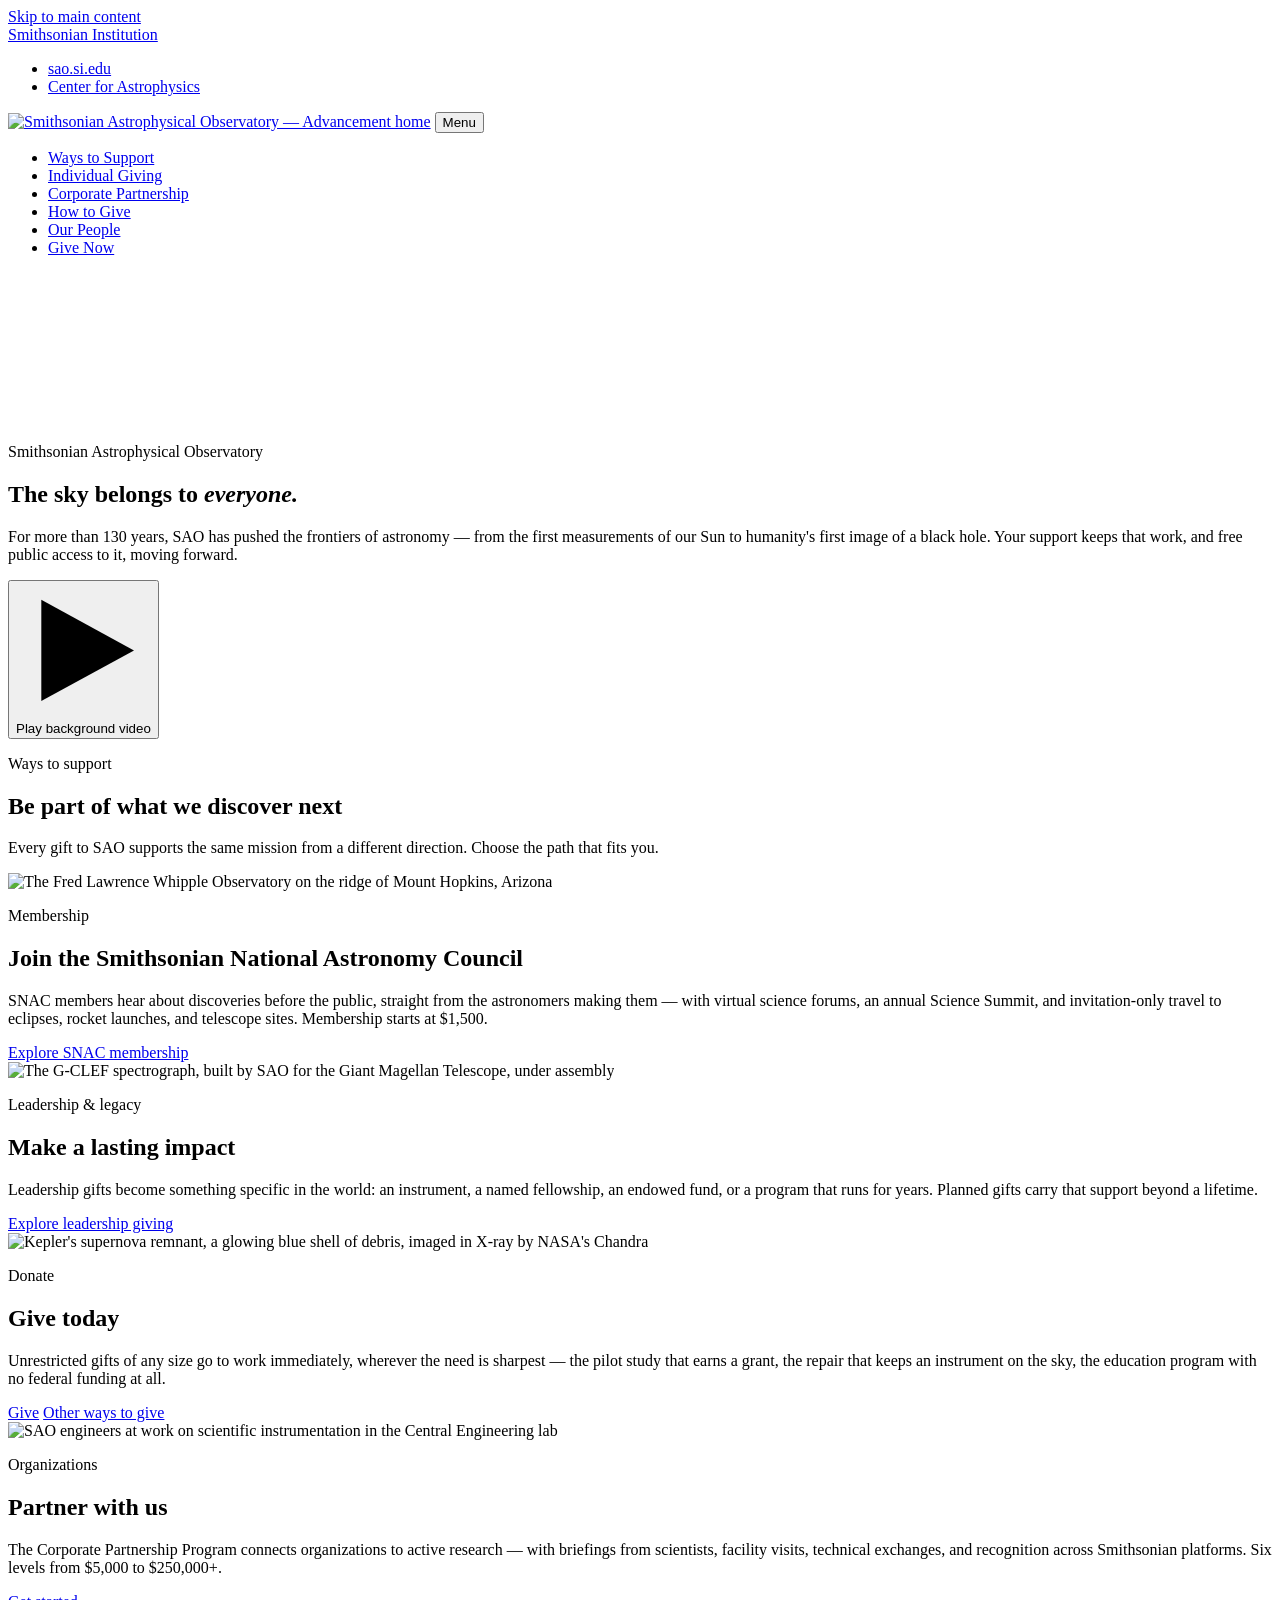
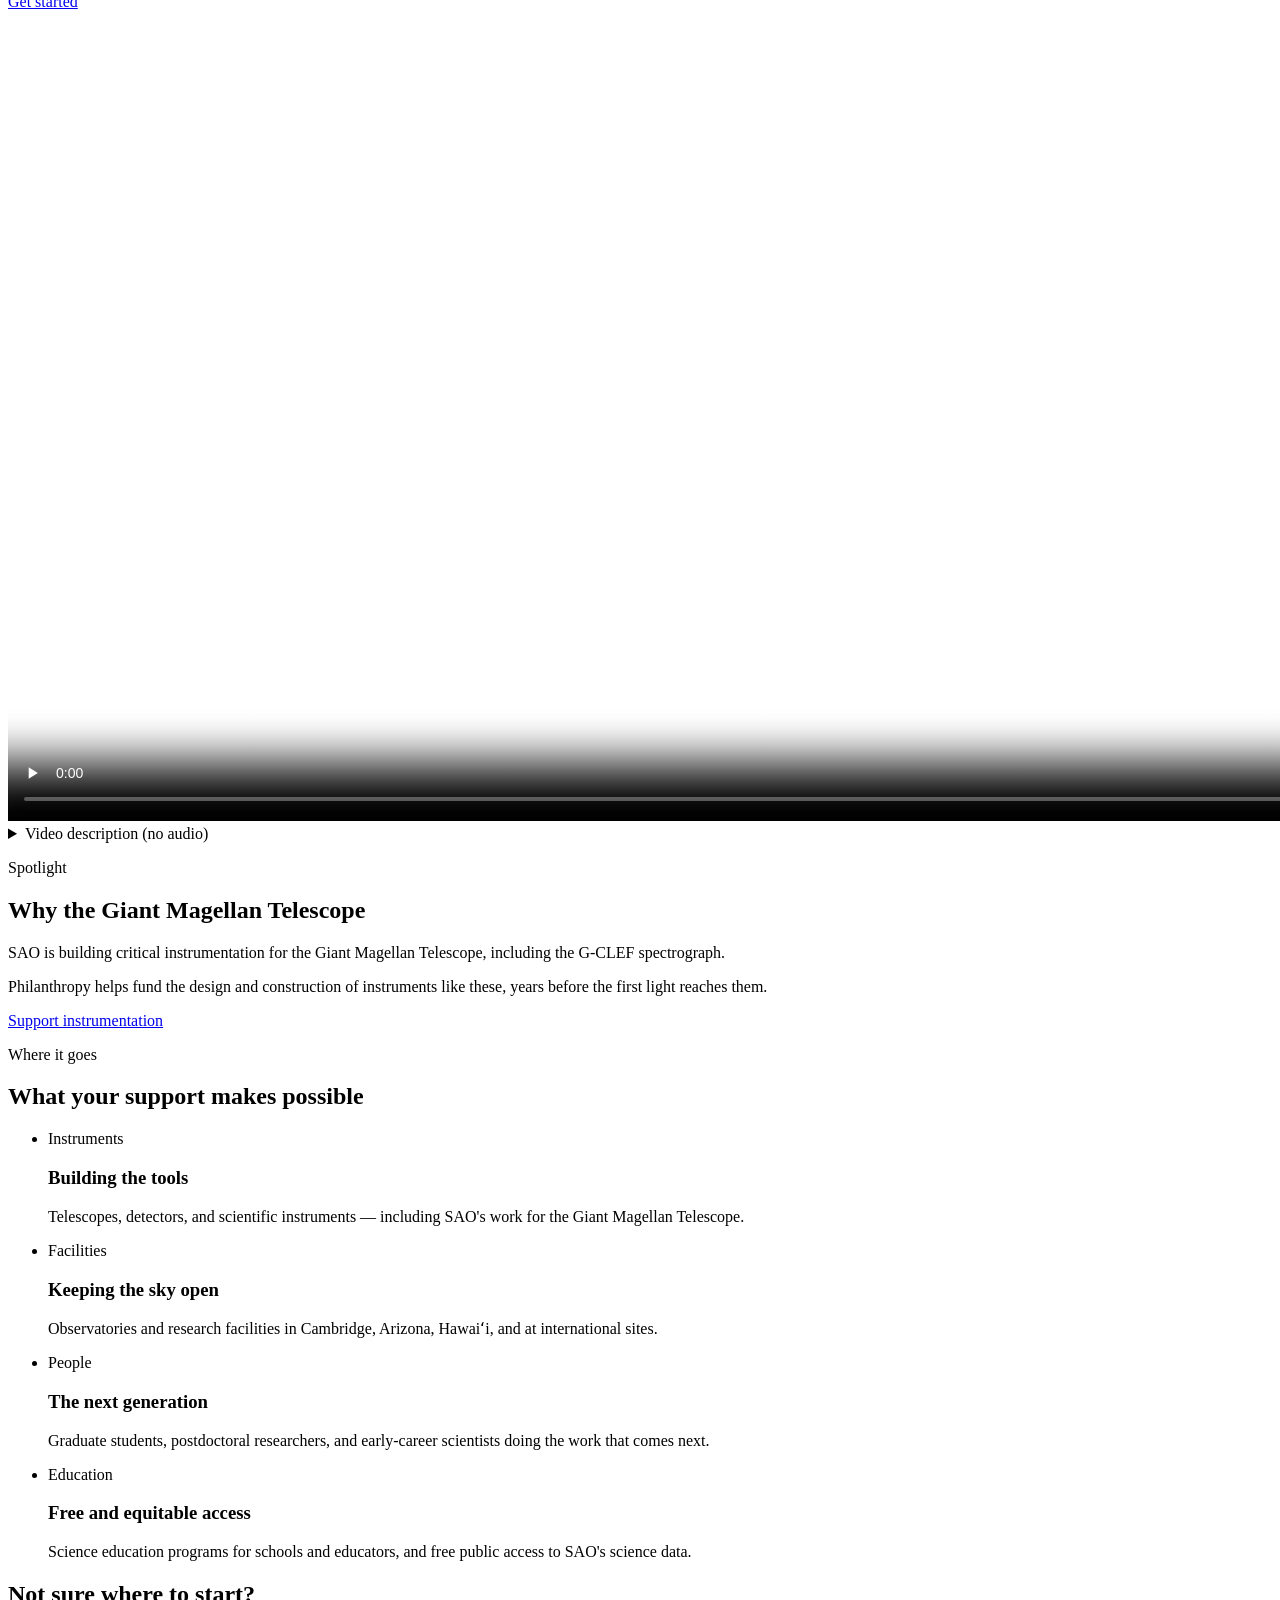
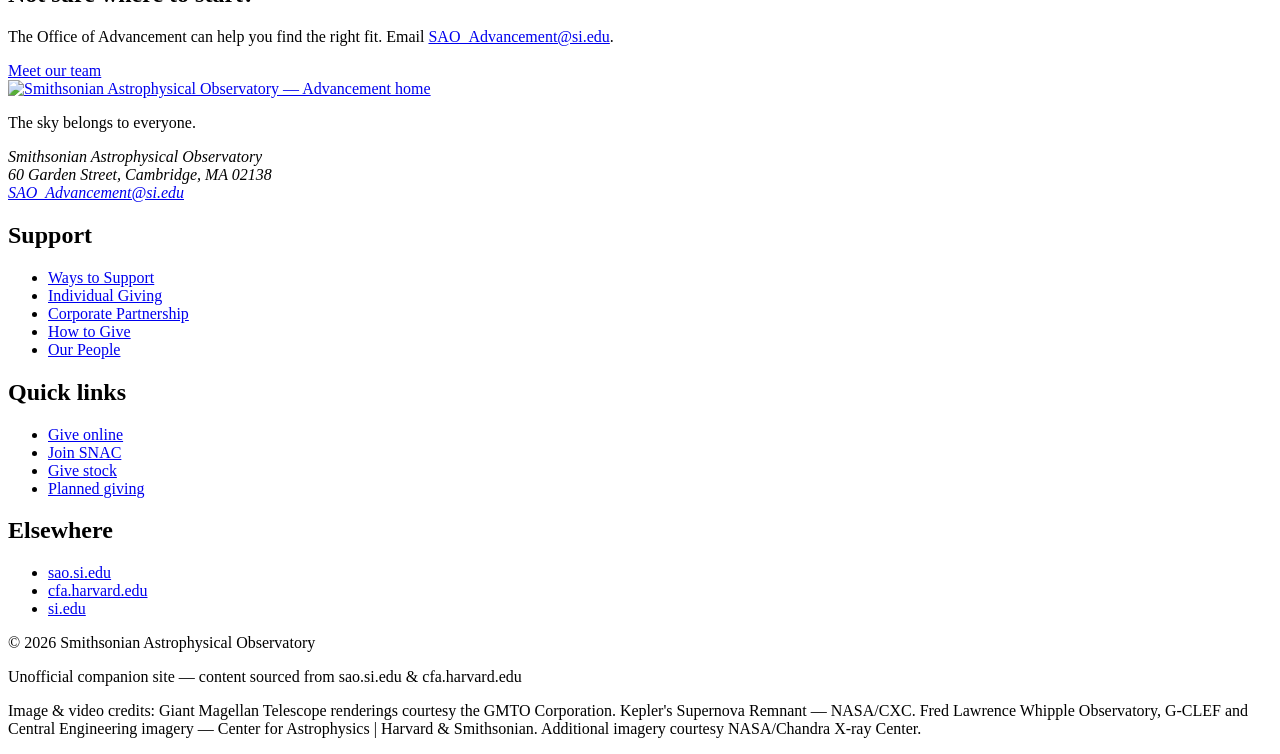
==== index.html @ 1f17dccc "Add files via upload" ====
<!DOCTYPE html>
<html lang="en">
<head>
<meta charset="UTF-8">
<meta name="viewport" content="width=device-width, initial-scale=1">
<title>Support the Smithsonian Astrophysical Observatory</title>
<meta name="description" content="Ways to support the Smithsonian Astrophysical Observatory: join SNAC, make a gift, give at the leadership level, or partner with us as an organization.">
<meta property="og:title" content="Support the Smithsonian Astrophysical Observatory">
<meta property="og:description" content="Ways to support the Smithsonian Astrophysical Observatory: join SNAC, make a gift, give at the leadership level, or partner with us as an organization.">
<meta property="og:type" content="website">
<meta property="og:image" content="assets/images/hero-poster.jpg">
<meta name="twitter:card" content="summary_large_image">
<meta name="theme-color" content="#0b1424">
<link rel="icon" href="assets/favicon.svg" type="image/svg+xml">
<link rel="preload" href="assets/fonts/libre-franklin-latin-800-normal.woff2" as="font" type="font/woff2" crossorigin>
<link rel="preload" href="assets/fonts/source-serif-4-latin-400-normal.woff2" as="font" type="font/woff2" crossorigin>
<link rel="stylesheet" href="assets/css/site.css">
<script>document.documentElement.classList.add('js');</script>
</head>
<body>
<a class="skip-link" href="#main">Skip to main content</a>

<nav class="utility" aria-label="Smithsonian">
  <div class="wrap">
    <a href="https://www.si.edu">Smithsonian Institution</a>
    <ul>
      <li><a href="https://sao.si.edu">sao.si.edu</a></li>
      <li><a href="https://www.cfa.harvard.edu">Center for Astrophysics</a></li>
    </ul>
  </div>
</nav>

<header class="site-header">
  <div class="wrap">
    <a class="brand" href="index.html"><img src="assets/images/logo.jpg" alt="Smithsonian Astrophysical Observatory — Advancement home" width="139" height="30"></a>
    <button type="button" class="menu-toggle" aria-expanded="false" aria-controls="primary-nav"><span class="bars" aria-hidden="true"></span>Menu</button>
    <nav class="primary-nav" id="primary-nav" aria-label="Main">
      <ul>
        <li><a href="index.html" aria-current="page">Ways to Support</a></li>
        <li><a href="giving-individual.html">Individual Giving</a></li>
        <li><a href="giving-corporate.html">Corporate Partnership</a></li>
        <li><a href="ways-to-give.html">How to Give</a></li>
        <li><a href="our-people.html">Our People</a></li>
        <li><a class="nav-give" href="https://www.cfa.harvard.edu/?form=FUNMQHMYZAC">Give Now</a></li>
      </ul>
    </nav>
  </div>
</header>

<main id="main" tabindex="-1">
<section class="hero" aria-labelledby="hero-title" style="background-image:url('assets/images/hero-poster.jpg');">
  <video muted loop playsinline preload="metadata" poster="assets/images/hero-poster.jpg" aria-hidden="true" tabindex="-1">
    <source src="assets/video/ambient-loop.mp4" type="video/mp4">
  </video>
  <div class="wrap">
    <p class="eyebrow">Smithsonian Astrophysical Observatory</p>
    <h1 id="hero-title">The sky belongs to <em>everyone.</em></h1>
    <p class="lede">For more than 130 years, SAO has pushed the frontiers of astronomy — from the first measurements of our Sun to humanity's first image of a black hole. Your support keeps that work, and free public access to it, moving forward.</p>
  </div>
  <button type="button" class="video-toggle" aria-pressed="false"><svg viewBox="0 0 16 16" aria-hidden="true" focusable="false"><path d="M3 2l11 6-11 6z"/></svg><span class="label">Play background video</span></button>
</section>

<section class="section" aria-labelledby="ways-title">
  <div class="wrap">
    <div class="section-head">
      <p class="eyebrow">Ways to support</p>
      <h2 id="ways-title">Be part of what we discover next</h2>
      <p>Every gift to SAO supports the same mission from a different direction. Choose the path that fits you.</p>
    </div>

    <div class="features">

      <article class="feature" aria-labelledby="f-snac">
        <div class="feature-media"><img src="assets/images/flwo-ridge.jpg" alt="The Fred Lawrence Whipple Observatory on the ridge of Mount Hopkins, Arizona" width="1800" height="1350" loading="lazy"></div>
        <div class="feature-body">
          <p class="eyebrow">Membership</p>
          <h2 id="f-snac">Join the Smithsonian National Astronomy Council</h2>
          <p>SNAC members hear about discoveries before the public, straight from the astronomers making them — with virtual science forums, an annual Science Summit, and invitation-only travel to eclipses, rocket launches, and telescope sites. Membership starts at $1,500.</p>
          <div class="actions">
            <a class="btn btn-gold" href="giving-individual.html#snac">Explore SNAC membership</a>
          </div>
        </div>
      </article>

      <article class="feature" aria-labelledby="f-lead">
        <div class="feature-media"><img src="assets/images/gclef-instrument.jpg" alt="The G-CLEF spectrograph, built by SAO for the Giant Magellan Telescope, under assembly" width="1800" height="1350" loading="lazy"></div>
        <div class="feature-body">
          <p class="eyebrow">Leadership &amp; legacy</p>
          <h2 id="f-lead">Make a lasting impact</h2>
          <p>Leadership gifts become something specific in the world: an instrument, a named fellowship, an endowed fund, or a program that runs for years. Planned gifts carry that support beyond a lifetime.</p>
          <div class="actions">
            <a class="btn btn-gold" href="giving-individual.html#leadership">Explore leadership giving</a>
          </div>
        </div>
      </article>

      <article class="feature" aria-labelledby="f-give">
        <div class="feature-media"><img src="assets/images/kepler.jpg" alt="Kepler's supernova remnant, a glowing blue shell of debris, imaged in X-ray by NASA's Chandra" width="864" height="864" loading="lazy"></div>
        <div class="feature-body">
          <p class="eyebrow">Donate</p>
          <h2 id="f-give">Give today</h2>
          <p>Unrestricted gifts of any size go to work immediately, wherever the need is sharpest — the pilot study that earns a grant, the repair that keeps an instrument on the sky, the education program with no federal funding at all.</p>
          <div class="actions">
            <a class="btn btn-gold" href="https://www.cfa.harvard.edu/?form=FUNMQHMYZAC">Give</a>
            <a class="btn btn-ghost" href="ways-to-give.html">Other ways to give</a>
          </div>
        </div>
      </article>

      <article class="feature" aria-labelledby="f-corp">
        <div class="feature-media"><img src="assets/images/central-engineering.jpg" alt="SAO engineers at work on scientific instrumentation in the Central Engineering lab" width="1800" height="1012" loading="lazy"></div>
        <div class="feature-body">
          <p class="eyebrow">Organizations</p>
          <h2 id="f-corp">Partner with us</h2>
          <p>The Corporate Partnership Program connects organizations to active research — with briefings from scientists, facility visits, technical exchanges, and recognition across Smithsonian platforms. Six levels from $5,000 to $250,000+.</p>
          <div class="actions">
            <a class="btn btn-gold" href="giving-corporate.html">Get started</a>
          </div>
        </div>
      </article>

    </div>
  </div>
</section>

<section class="section alt" aria-labelledby="gmt-title">
  <div class="wrap spotlight">
    <div>
      <video controls playsinline preload="none" poster="assets/images/why-gmt-poster.jpg" aria-describedby="gmt-desc" width="1440" height="810">
        <source src="assets/video/why-gmt.mp4" type="video/mp4">
        Your browser does not support embedded video. Read the description of this video below.
      </video>
      <details class="transcript">
        <summary>Video description (no audio)</summary>
        <div id="gmt-desc">
          <p>A 55-second animation with no sound. The camera flies over a dry, rust-colored mountain range in Chile's Atacama Desert toward a single summit, where the cylindrical enclosure of the Giant Magellan Telescope stands beside a smaller support building. The view closes in as the enclosure's shutters open to reveal the telescope inside. Inside the dome, the camera faces the telescope's seven giant circular mirrors, arranged in a flower-like pattern within a steel framework. The mirrors then tilt toward a sunset sky that reflects pink and orange across their surfaces. The final scene is a time-lapse of the night sky: the Milky Way arcs over the observatory on its dark mountaintop.</p>
        </div>
      </details>
    </div>
    <div>
      <p class="eyebrow">Spotlight</p>
      <h2 id="gmt-title">Why the Giant Magellan Telescope</h2>
      <p>SAO is building critical instrumentation for the Giant Magellan Telescope, including the G-CLEF spectrograph.</p>
      <p>Philanthropy helps fund the design and construction of instruments like these, years before the first light reaches them.</p>
      <div class="actions">
        <a class="btn btn-ghost" href="giving-individual.html#leadership">Support instrumentation</a>
      </div>
    </div>
  </div>
</section>

<section class="section" aria-labelledby="impact-title">
  <div class="wrap">
    <div class="section-head">
      <p class="eyebrow">Where it goes</p>
      <h2 id="impact-title">What your support makes possible</h2>
    </div>
    <ul class="cards">
      <li class="card"><span class="label">Instruments</span><h3>Building the tools</h3><p>Telescopes, detectors, and scientific instruments — including SAO's work for the Giant Magellan Telescope.</p></li>
      <li class="card"><span class="label">Facilities</span><h3>Keeping the sky open</h3><p>Observatories and research facilities in Cambridge, Arizona, Hawaiʻi, and at international sites.</p></li>
      <li class="card"><span class="label">People</span><h3>The next generation</h3><p>Graduate students, postdoctoral researchers, and early-career scientists doing the work that comes next.</p></li>
      <li class="card"><span class="label">Education</span><h3>Free and equitable access</h3><p>Science education programs for schools and educators, and free public access to SAO's science data.</p></li>
    </ul>
  </div>
</section>

<section class="cta-band" aria-labelledby="talk-title">
  <div class="wrap">
    <div>
      <h2 id="talk-title">Not sure where to start?</h2>
      <p>The Office of Advancement can help you find the right fit. Email <a href="mailto:SAO_Advancement@si.edu">SAO_Advancement@si.edu</a>.</p>
    </div>
    <div class="actions" style="margin-top:0;">
      <a class="btn btn-ghost" href="our-people.html">Meet our team</a>
    </div>
  </div>
</section>
</main>

<footer class="site-footer">
  <div class="wrap">
    <div class="foot-top">
      <div class="foot-brand">
        <a class="brand" href="index.html"><img src="assets/images/logo.jpg" alt="Smithsonian Astrophysical Observatory — Advancement home" width="167" height="36"></a>
        <p class="foot-tag">The sky belongs to everyone.</p>
        <address>
          Smithsonian Astrophysical Observatory<br>
          60 Garden Street, Cambridge, MA 02138<br>
          <a href="mailto:SAO_Advancement@si.edu">SAO_Advancement@si.edu</a>
        </address>
      </div>
      <div class="foot-cols">
        <nav aria-label="Support">
          <h2>Support</h2>
          <ul>
            <li><a href="index.html">Ways to Support</a></li>
            <li><a href="giving-individual.html">Individual Giving</a></li>
            <li><a href="giving-corporate.html">Corporate Partnership</a></li>
            <li><a href="ways-to-give.html">How to Give</a></li>
            <li><a href="our-people.html">Our People</a></li>
          </ul>
        </nav>
        <nav aria-label="Giving shortcuts">
          <h2>Quick links</h2>
          <ul>
            <li><a href="https://www.cfa.harvard.edu/?form=FUNMQHMYZAC">Give online</a></li>
            <li><a href="giving-individual.html#snac">Join SNAC</a></li>
            <li><a href="ways-to-give.html#securities">Give stock</a></li>
            <li><a href="ways-to-give.html#planned">Planned giving</a></li>
          </ul>
        </nav>
        <nav aria-label="Elsewhere">
          <h2>Elsewhere</h2>
          <ul>
            <li><a href="https://sao.si.edu">sao.si.edu</a></li>
            <li><a href="https://www.cfa.harvard.edu">cfa.harvard.edu</a></li>
            <li><a href="https://www.si.edu">si.edu</a></li>
          </ul>
        </nav>
      </div>
    </div>
    <div class="foot-bottom">
      <p>&copy; 2026 Smithsonian Astrophysical Observatory</p>
      <p>Unofficial companion site — content sourced from sao.si.edu &amp; cfa.harvard.edu</p>
    </div>
    <p class="credits">Image &amp; video credits: Giant Magellan Telescope renderings courtesy the GMTO Corporation. Kepler's Supernova Remnant — NASA/CXC. Fred Lawrence Whipple Observatory, G-CLEF and Central Engineering imagery — Center for Astrophysics | Harvard &amp; Smithsonian. Additional imagery courtesy NASA/Chandra X-ray Center.</p>
  </div>
</footer>

<script src="assets/js/site.js" defer></script>
</body>
</html>
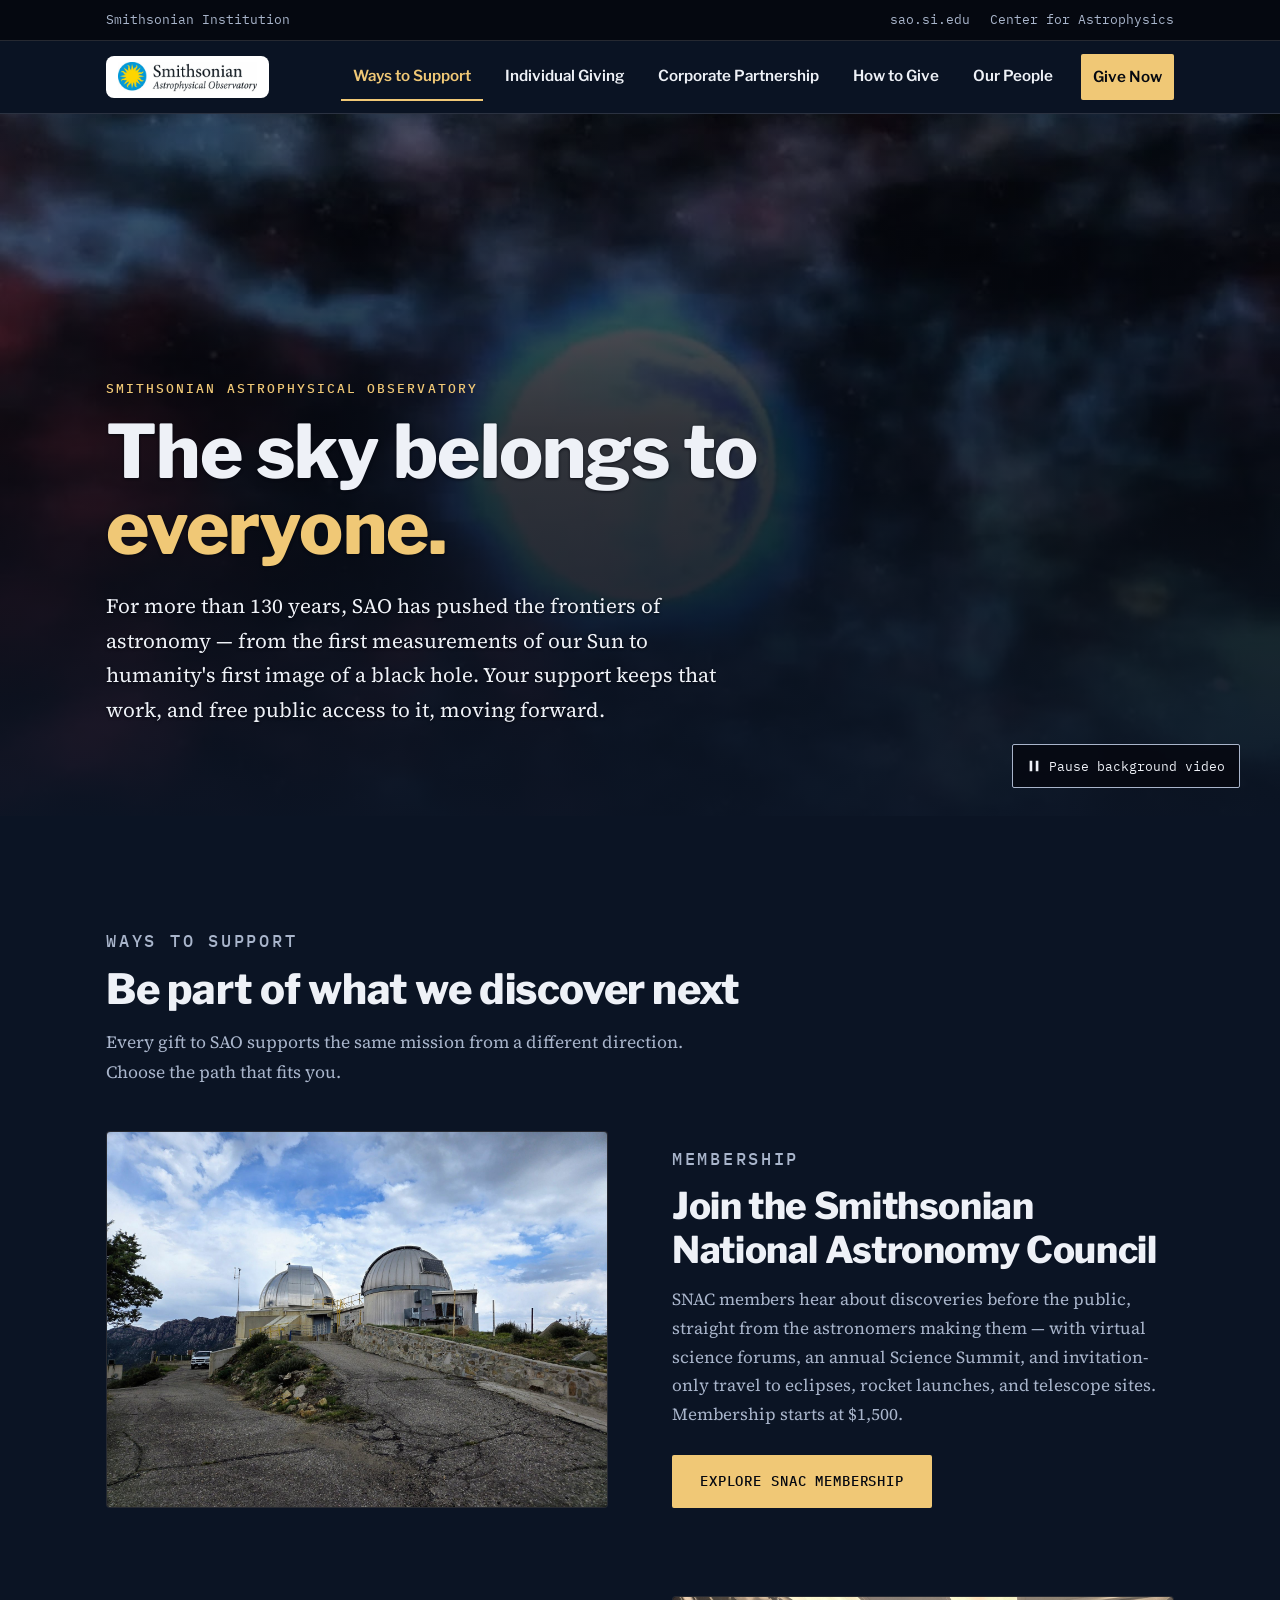
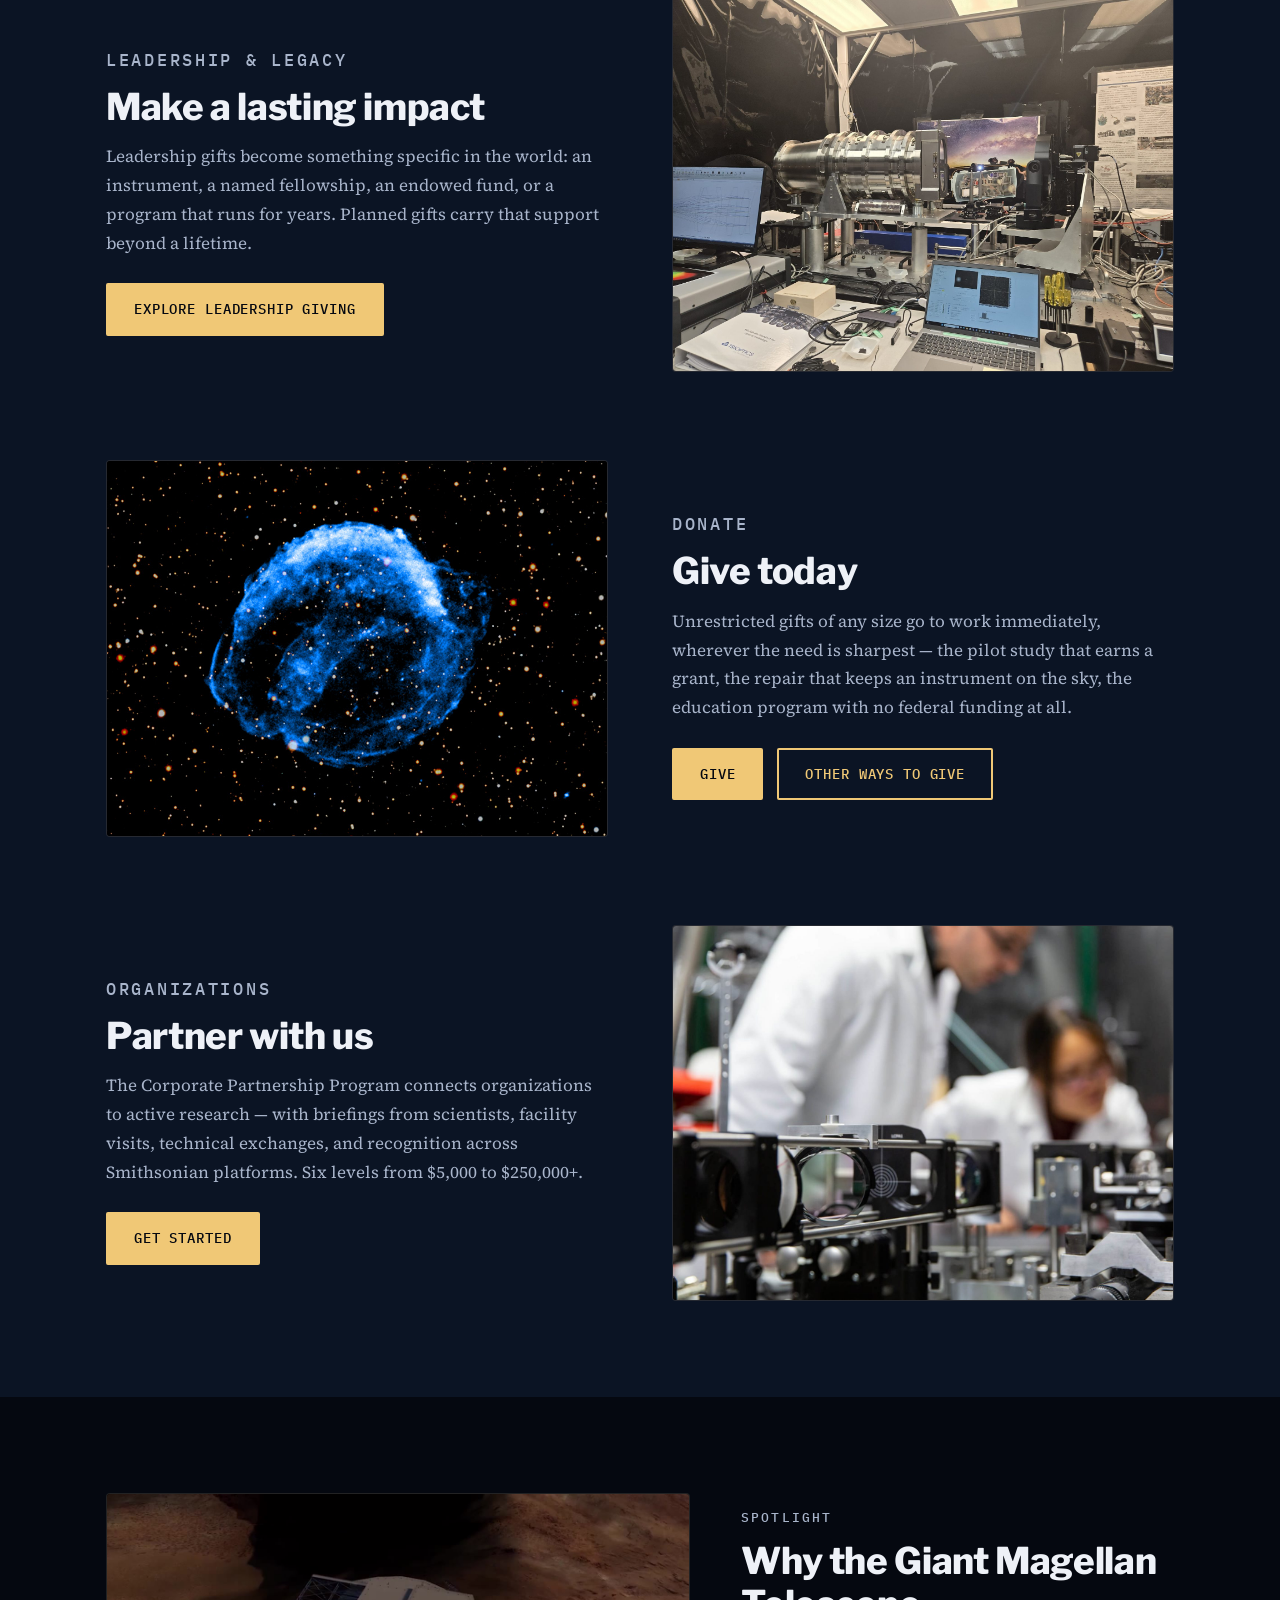
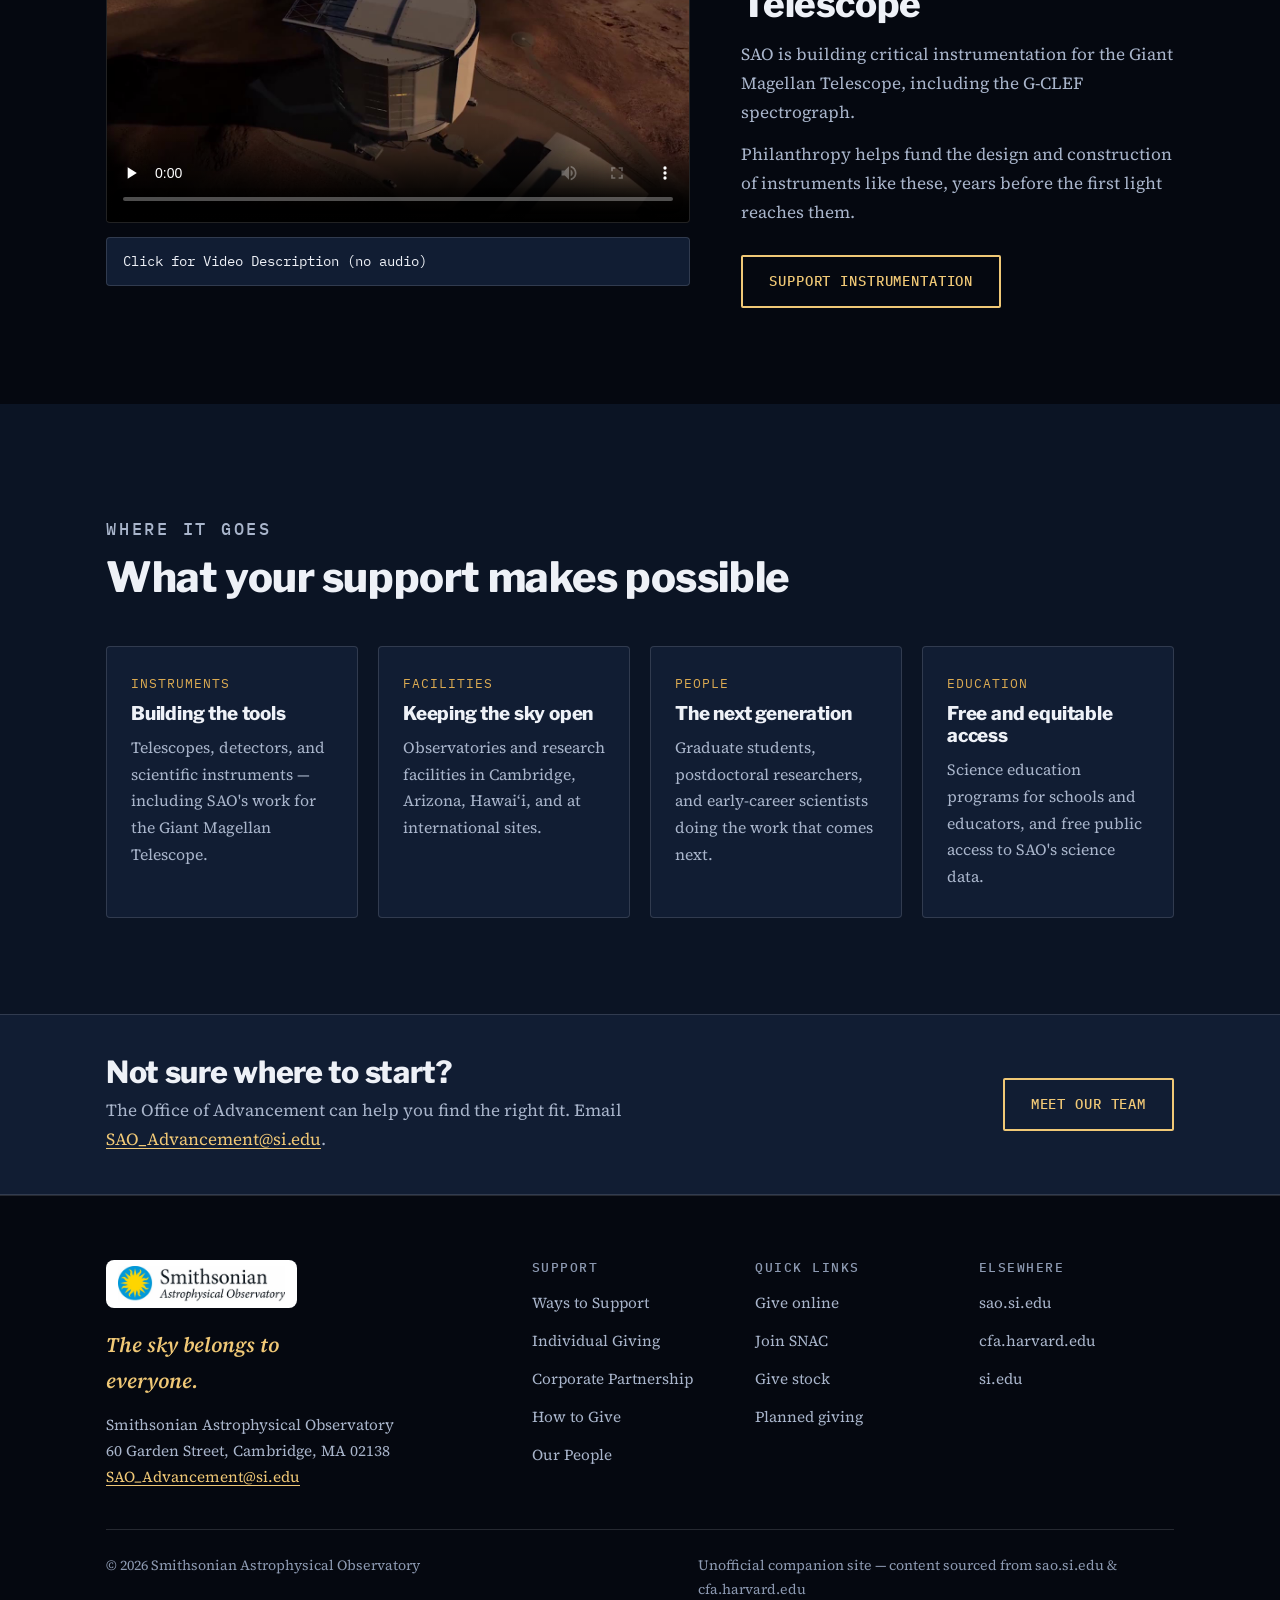
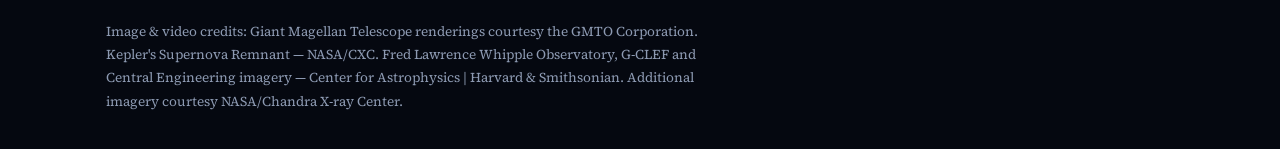
==== commit d6b12b66: "Add files via upload" ====
--- a/index.html
+++ b/index.html
@@ -41,7 +41,7 @@
         <li><a href="giving-corporate.html">Corporate Partnership</a></li>
         <li><a href="ways-to-give.html">How to Give</a></li>
         <li><a href="our-people.html">Our People</a></li>
-        <li><a class="nav-give" href="https://www.cfa.harvard.edu/?form=FUNMQHMYZAC">Give Now</a></li>
+        <li><a class="nav-give" href="https://www.cfa.harvard.edu/?form=FUNGQVTAAKL">Give Now</a></li>
       </ul>
     </nav>
   </div>
@@ -101,7 +101,7 @@
           <h2 id="f-give">Give today</h2>
           <p>Unrestricted gifts of any size go to work immediately, wherever the need is sharpest — the pilot study that earns a grant, the repair that keeps an instrument on the sky, the education program with no federal funding at all.</p>
           <div class="actions">
-            <a class="btn btn-gold" href="https://www.cfa.harvard.edu/?form=FUNMQHMYZAC">Give</a>
+            <a class="btn btn-gold" href="https://www.cfa.harvard.edu/?form=FUNGQVTAAKL">Give</a>
             <a class="btn btn-ghost" href="ways-to-give.html">Other ways to give</a>
           </div>
         </div>
@@ -131,7 +131,7 @@
         Your browser does not support embedded video. Read the description of this video below.
       </video>
       <details class="transcript">
-        <summary>Video description (no audio)</summary>
+        <summary>Click for Video Description (no audio)</summary>
         <div id="gmt-desc">
           <p>A 55-second animation with no sound. The camera flies over a dry, rust-colored mountain range in Chile's Atacama Desert toward a single summit, where the cylindrical enclosure of the Giant Magellan Telescope stands beside a smaller support building. The view closes in as the enclosure's shutters open to reveal the telescope inside. Inside the dome, the camera faces the telescope's seven giant circular mirrors, arranged in a flower-like pattern within a steel framework. The mirrors then tilt toward a sunset sky that reflects pink and orange across their surfaces. The final scene is a time-lapse of the night sky: the Milky Way arcs over the observatory on its dark mountaintop.</p>
         </div>
@@ -203,7 +203,7 @@
         <nav aria-label="Giving shortcuts">
           <h2>Quick links</h2>
           <ul>
-            <li><a href="https://www.cfa.harvard.edu/?form=FUNMQHMYZAC">Give online</a></li>
+            <li><a href="https://www.cfa.harvard.edu/?form=FUNGQVTAAKL">Give online</a></li>
             <li><a href="giving-individual.html#snac">Join SNAC</a></li>
             <li><a href="ways-to-give.html#securities">Give stock</a></li>
             <li><a href="ways-to-give.html#planned">Planned giving</a></li>
--- a/assets/css/site.css
+++ b/assets/css/site.css
@@ -0,0 +1,305 @@
+/* ============================================================
+   SAO Advancement — shared stylesheet (v2, simplified layout)
+   One source of truth for every page on the site.
+   Accessibility target: WCAG 2.1 AA (ADA Title II / Section 508).
+   All text colours below meet 4.5:1 on every background they use.
+   ============================================================ */
+
+/* ---------- Self-hosted fonts (SIL OFL 1.1 — see assets/fonts/LICENSE.txt) ---------- */
+@font-face{font-family:'Libre Franklin'; src:url('../fonts/libre-franklin-latin-400-normal.woff2') format('woff2'); font-weight:400; font-style:normal; font-display:swap;}
+@font-face{font-family:'Libre Franklin'; src:url('../fonts/libre-franklin-latin-600-normal.woff2') format('woff2'); font-weight:600; font-style:normal; font-display:swap;}
+@font-face{font-family:'Libre Franklin'; src:url('../fonts/libre-franklin-latin-700-normal.woff2') format('woff2'); font-weight:700; font-style:normal; font-display:swap;}
+@font-face{font-family:'Libre Franklin'; src:url('../fonts/libre-franklin-latin-800-normal.woff2') format('woff2'); font-weight:800; font-style:normal; font-display:swap;}
+@font-face{font-family:'Source Serif 4'; src:url('../fonts/source-serif-4-latin-400-normal.woff2') format('woff2'); font-weight:400; font-style:normal; font-display:swap;}
+@font-face{font-family:'Source Serif 4'; src:url('../fonts/source-serif-4-latin-400-italic.woff2') format('woff2'); font-weight:400; font-style:italic; font-display:swap;}
+@font-face{font-family:'Source Serif 4'; src:url('../fonts/source-serif-4-latin-600-normal.woff2') format('woff2'); font-weight:600; font-style:normal; font-display:swap;}
+@font-face{font-family:'Source Serif 4'; src:url('../fonts/source-serif-4-latin-600-italic.woff2') format('woff2'); font-weight:600; font-style:italic; font-display:swap;}
+@font-face{font-family:'IBM Plex Mono'; src:url('../fonts/ibm-plex-mono-latin-400-normal.woff2') format('woff2'); font-weight:400; font-style:normal; font-display:swap;}
+@font-face{font-family:'IBM Plex Mono'; src:url('../fonts/ibm-plex-mono-latin-500-normal.woff2') format('woff2'); font-weight:500; font-style:normal; font-display:swap;}
+
+:root{
+  --bg-void:#050810;
+  --bg-navy:#0b1424;
+  --bg-navy-2:#111d33;
+  --ink:#eef1f7;          /* 15.9:1 on navy */
+  --ink-dim:#a9b5cb;      /*  8.9:1 on navy */
+  --ink-faint:#8d9ab2;    /*  6.5:1 on navy — was #66748d (3.9:1, failed AA) */
+  --gold:#dcab52;         /*  8.8:1 on navy */
+  --gold-bright:#f0c876;  /* 11.6:1 on navy */
+  --gold-dim:#7a622f;     /* decorative only — never used for text or control borders */
+  --line:rgba(238,241,247,0.14);
+  --display:'Libre Franklin', -apple-system, BlinkMacSystemFont, 'Segoe UI', Arial, sans-serif;
+  --body:'Source Serif 4', Georgia, 'Times New Roman', serif;
+  --mono:'IBM Plex Mono', ui-monospace, 'Cascadia Mono', Consolas, monospace;
+  --radius:4px;
+}
+
+*{box-sizing:border-box; margin:0; padding:0;}
+html{-webkit-text-size-adjust:100%;}
+@media (prefers-reduced-motion: no-preference){ html{scroll-behavior:smooth;} }
+body{background:var(--bg-navy); color:var(--ink); font-family:var(--body); font-size:1.0625rem; line-height:1.7; overflow-x:hidden;}
+img,video{max-width:100%; height:auto; display:block;}
+h1,h2,h3,h4{font-family:var(--display); font-weight:800; letter-spacing:-0.01em; color:var(--ink); line-height:1.18;}
+p{max-width:68ch;}
+
+/* Links are underlined in body copy so they are not distinguished by colour alone (WCAG 1.4.1) */
+a{color:var(--gold-bright); text-decoration:underline; text-underline-offset:3px; text-decoration-thickness:1px;}
+a:hover{color:#fff;}
+:focus-visible{outline:3px solid var(--gold-bright); outline-offset:3px; border-radius:2px;}
+
+.sr-only{position:absolute !important; width:1px; height:1px; padding:0; margin:-1px; overflow:hidden; clip:rect(0,0,0,0); white-space:nowrap; border:0;}
+.wrap{max-width:1180px; margin:0 auto; padding:0 clamp(16px,5vw,56px);}
+.eyebrow{font-family:var(--mono); font-size:0.8rem; letter-spacing:0.16em; text-transform:uppercase; color:var(--gold); font-weight:500;}
+
+/* ---------- Skip link ---------- */
+.skip-link{position:absolute; left:12px; top:-100px; z-index:200; background:var(--gold-bright); color:var(--bg-void); font-family:var(--mono); font-size:0.85rem; font-weight:500; padding:12px 20px; text-decoration:none;}
+.skip-link:focus{top:12px; color:var(--bg-void);}
+
+/* ---------- Utility bar (Smithsonian) ---------- */
+.utility{background:var(--bg-void); border-bottom:1px solid var(--line); font-family:var(--mono); font-size:0.8rem;}
+.utility .wrap{display:flex; justify-content:space-between; align-items:center; gap:12px; min-height:40px; flex-wrap:wrap;}
+.utility a{color:var(--ink-dim); text-decoration:none; padding:8px 0; display:inline-block;}
+.utility a:hover{color:var(--gold-bright); text-decoration:underline;}
+.utility ul{list-style:none; display:flex; gap:20px; flex-wrap:wrap;}
+
+/* ---------- Site header ---------- */
+.site-header{position:sticky; top:0; z-index:100; background:rgba(11,20,36,0.97); border-bottom:1px solid var(--line);}
+.site-header .wrap{display:flex; align-items:center; justify-content:space-between; gap:20px; min-height:72px;}
+.brand{display:inline-flex; align-items:center; background:#fff; border-radius:8px; padding:6px 12px; text-decoration:none;}
+.brand img{height:30px; width:auto;}
+.primary-nav ul{list-style:none; display:flex; gap:clamp(4px,1.2vw,10px); align-items:center; flex-wrap:wrap;}
+.primary-nav a{display:block; font-family:var(--display); font-weight:600; font-size:0.95rem; color:var(--ink); text-decoration:none; padding:10px 12px; border-bottom:2px solid transparent;}
+.primary-nav a:hover{color:var(--gold-bright); border-bottom-color:var(--gold);}
+.primary-nav a[aria-current="page"]{color:var(--gold-bright); border-bottom-color:var(--gold-bright);}
+.primary-nav a.nav-give{background:var(--gold-bright); color:var(--bg-void); border-radius:2px; margin-left:6px; border-bottom:none;}
+.primary-nav a.nav-give:hover{background:#fff; color:var(--bg-void);}
+.menu-toggle{display:none; background:none; border:1px solid var(--gold); color:var(--ink); font-family:var(--mono); font-size:0.85rem; padding:10px 14px; border-radius:2px; cursor:pointer; min-height:44px;}
+.menu-toggle .bars{display:inline-block; width:16px; height:2px; background:currentColor; position:relative; vertical-align:middle; margin-right:8px;}
+.menu-toggle .bars::before,.menu-toggle .bars::after{content:""; position:absolute; left:0; width:16px; height:2px; background:currentColor;}
+.menu-toggle .bars::before{top:-5px;} .menu-toggle .bars::after{top:5px;}
+
+/* Collapsed nav only when JS is running, so the menu is never unreachable */
+@media (max-width:1000px){
+  .js .menu-toggle{display:inline-block;}
+  .js .primary-nav{display:none; position:absolute; left:0; right:0; top:100%; background:var(--bg-navy); border-bottom:1px solid var(--line); padding:8px clamp(16px,5vw,56px) 20px;}
+  .js .primary-nav.open{display:block;}
+  .js .primary-nav ul{flex-direction:column; align-items:stretch; gap:0;}
+  .js .primary-nav a{padding:14px 4px; border-bottom:1px solid var(--line);}
+  .js .primary-nav a.nav-give{margin:14px 0 0; text-align:center;}
+  .site-header .wrap{position:relative; flex-wrap:wrap;}
+}
+
+/* ---------- Home hero (video) ---------- */
+.hero{position:relative; min-height:clamp(460px,78vh,760px); display:flex; align-items:flex-end; overflow:hidden; background:var(--bg-void) center/cover no-repeat;}
+.hero video{position:absolute; inset:0; width:100%; height:100%; object-fit:cover;}
+.hero::after{content:""; position:absolute; inset:0; background:linear-gradient(180deg, rgba(5,8,16,0.55) 0%, rgba(5,8,16,0.82) 45%, rgba(11,20,36,0.97) 100%);}
+.hero .eyebrow{color:var(--gold-bright);}
+.hero h1,.hero .lede,.banner h1,.banner .lede,.banner .breadcrumb{text-shadow:0 1px 3px rgba(5,8,16,0.9);}
+.hero .wrap{position:relative; z-index:1; padding-top:80px; padding-bottom:clamp(48px,8vw,88px); width:100%;}
+.hero h1{font-size:clamp(2.4rem,6.4vw,4.6rem); line-height:1.04; max-width:16ch; margin-top:14px;}
+.hero h1 em{font-style:normal; color:var(--gold-bright);}
+.hero .lede{font-size:clamp(1.08rem,1.6vw,1.3rem); color:var(--ink); max-width:56ch; margin-top:22px;}
+.video-toggle{position:absolute; z-index:2; right:clamp(16px,4vw,40px); bottom:clamp(16px,3vw,28px); display:inline-flex; align-items:center; gap:8px; background:rgba(5,8,16,0.85); color:var(--ink); border:1px solid var(--ink-dim); border-radius:2px; padding:10px 14px; font-family:var(--mono); font-size:0.8rem; cursor:pointer; min-height:44px;}
+.video-toggle:hover{border-color:var(--gold-bright); color:var(--gold-bright);}
+.video-toggle svg{width:14px; height:14px; fill:currentColor;}
+
+/* ---------- Sub-page banner ---------- */
+.banner{position:relative; background:var(--bg-void) center/cover no-repeat;}
+.banner::after{content:""; position:absolute; inset:0; background:linear-gradient(90deg, rgba(5,8,16,0.93) 0%, rgba(5,8,16,0.85) 55%, rgba(5,8,16,0.55) 100%);}
+@media (max-width:820px){ .banner::after{background:rgba(5,8,16,0.88);} }
+.banner .breadcrumb ol,.banner .breadcrumb a{color:var(--ink);}
+.banner .wrap{position:relative; z-index:1; padding-top:clamp(48px,7vw,84px); padding-bottom:clamp(48px,7vw,84px);}
+.banner h1{font-size:clamp(2rem,4.6vw,3.4rem); max-width:20ch; margin-top:12px;}
+.banner .lede{color:var(--ink); max-width:60ch; margin-top:16px; font-size:clamp(1.02rem,1.4vw,1.18rem);}
+
+.breadcrumb ol{list-style:none; display:flex; flex-wrap:wrap; gap:6px; font-family:var(--mono); font-size:0.8rem; color:var(--ink-dim);}
+.breadcrumb li+li::before{content:"/"; margin-right:6px; color:var(--gold);}
+.breadcrumb a{color:var(--ink-dim);}
+.breadcrumb a:hover{color:var(--gold-bright);}
+
+/* ---------- Generic sections ---------- */
+.section{padding:clamp(56px,8vw,96px) 0;}
+.section.alt{background:var(--bg-void);}
+.section.tight{padding-top:clamp(32px,5vw,56px);}
+.section-head{max-width:760px; margin-bottom:clamp(28px,4vw,44px);}
+.section-head h2{font-size:clamp(1.75rem,3.4vw,2.6rem); margin-top:10px;}
+.section-head p{color:var(--ink-dim); margin-top:14px; font-size:1.08rem;}
+.prose p{color:var(--ink-dim); margin-bottom:16px;}
+.prose p strong{color:var(--ink);}
+h3.sub{font-size:1.25rem; margin:36px 0 10px;}
+
+/* ---------- Feature blocks (Hirshhorn-style alternating rows) ---------- */
+.features{display:flex; flex-direction:column; gap:clamp(48px,7vw,88px);}
+.feature{display:grid; grid-template-columns:1fr 1fr; gap:clamp(24px,5vw,64px); align-items:center;}
+.feature:nth-child(even) .feature-media{order:2;}
+.feature-media{aspect-ratio:4/3; overflow:hidden; border-radius:var(--radius); background:var(--bg-void); border:1px solid var(--line);}
+.feature-media img{width:100%; height:100%; object-fit:cover;}
+.feature-body h2{font-size:clamp(1.6rem,3vw,2.3rem); margin-top:10px;}
+.feature-body p{color:var(--ink-dim); margin-top:14px; font-size:1.06rem;}
+.feature-body .actions{margin-top:26px; display:flex; gap:14px; flex-wrap:wrap;}
+@media (max-width:820px){
+  .feature{grid-template-columns:1fr;}
+  .feature:nth-child(even) .feature-media{order:0;}
+}
+
+/* ---------- Spotlight (secondary feature with video) ---------- */
+.spotlight{display:grid; grid-template-columns:1.35fr 1fr; gap:clamp(24px,4vw,56px); align-items:start;}
+.spotlight video{width:100%; border-radius:var(--radius); border:1px solid var(--line); background:#000;}
+.spotlight h2{font-size:clamp(1.6rem,3vw,2.3rem); margin-top:10px;}
+.spotlight p{color:var(--ink-dim); margin-top:14px;}
+details.transcript{margin-top:14px; border:1px solid var(--line); border-radius:var(--radius); background:var(--bg-navy-2);}
+details.transcript summary{cursor:pointer; padding:12px 16px; font-family:var(--mono); font-size:0.85rem; color:var(--ink); min-height:44px; display:flex; align-items:center;}
+details.transcript summary:hover{color:var(--gold-bright);}
+details.transcript div{padding:0 16px 16px; color:var(--ink-dim); font-size:0.95rem;}
+@media (max-width:820px){ .spotlight{grid-template-columns:1fr;} }
+
+/* ---------- Card grid ---------- */
+.cards{list-style:none; display:grid; grid-template-columns:repeat(auto-fill, minmax(min(100%,250px),1fr)); gap:20px;}
+.card{background:var(--bg-navy-2); border:1px solid var(--line); border-radius:var(--radius); padding:26px 24px; display:flex; flex-direction:column;}
+.section.alt .card{background:var(--bg-navy);}
+.card .label{font-family:var(--mono); font-size:0.8rem; letter-spacing:0.08em; text-transform:uppercase; color:var(--gold);}
+.card h3{font-size:1.18rem; margin-top:8px;}
+.card p{color:var(--ink-dim); font-size:0.98rem; margin-top:10px;}
+.card .more{margin-top:auto; padding-top:18px; font-family:var(--mono); font-size:0.85rem;}
+a.card{text-decoration:none; color:inherit; height:100%;}
+a.card:hover{border-color:var(--gold-bright);}
+a.card:hover h3{color:var(--gold-bright);}
+
+/* ---------- Jump links (on-page navigation) ---------- */
+.jump{border-top:1px solid var(--line); border-bottom:1px solid var(--line); background:var(--bg-navy-2);}
+.jump .wrap{display:flex; flex-wrap:wrap; align-items:center;}
+.jump ul{list-style:none; display:flex; flex-wrap:wrap; gap:4px 8px; padding:10px 0;}
+.jump a{display:inline-block; padding:10px 12px; font-family:var(--mono); font-size:0.85rem; color:var(--ink); text-decoration:none; border-radius:2px;}
+.jump a:hover{background:var(--bg-navy); color:var(--gold-bright); text-decoration:underline;}
+.jump .jump-label{font-family:var(--mono); font-size:0.8rem; color:var(--ink-faint); padding:10px 12px 10px 0; text-transform:uppercase; letter-spacing:0.1em;}
+
+/* ---------- Tiers / levels ---------- */
+.tiers{list-style:none; display:grid; grid-template-columns:repeat(auto-fit, minmax(min(100%,260px),1fr)); gap:20px; margin-top:24px;}
+.tier{background:var(--bg-navy-2); border:1px solid var(--line); border-top:3px solid var(--gold); border-radius:var(--radius); padding:28px 24px; display:flex; flex-direction:column;}
+.section.alt .tier{background:var(--bg-navy);}
+.tier h3,.tier h4{font-size:1.25rem;}
+.tier .price{font-family:var(--mono); color:var(--gold-bright); font-size:1.05rem; margin:6px 0 16px;}
+.tier .includes{font-family:var(--mono); font-size:0.8rem; text-transform:uppercase; letter-spacing:0.06em; color:var(--ink-faint); margin-bottom:10px;}
+.tier ul{list-style:none; display:flex; flex-direction:column; gap:10px;}
+.tier li{color:var(--ink-dim); font-size:0.97rem; padding-left:20px; position:relative;}
+.tier li::before{content:""; position:absolute; left:2px; top:0.62em; width:7px; height:7px; background:var(--gold); transform:rotate(45deg);}
+.tier li strong{color:var(--ink);}
+.band{margin-top:44px;}
+.band:first-of-type{margin-top:0;}
+.band h3{font-size:1.2rem;}
+.band .range{font-family:var(--mono); font-size:0.9rem; color:var(--gold); margin-top:4px; display:block;}
+
+/* ---------- People ---------- */
+.people{list-style:none; display:grid; grid-template-columns:repeat(auto-fill, minmax(min(100%,210px),1fr)); gap:20px;}
+.person{background:var(--bg-navy-2); border:1px solid var(--line); border-radius:var(--radius); padding:22px 20px;}
+.section.alt .person{background:var(--bg-navy);}
+.portrait{width:72px; height:72px; border-radius:50%; overflow:hidden; background:var(--bg-void); border:1px solid var(--line); margin-bottom:14px; display:flex; align-items:center; justify-content:center; font-family:var(--display); font-weight:700; color:var(--gold-bright); font-size:1.15rem;}
+.portrait img{width:100%; height:100%; object-fit:cover;}
+.person h3{font-size:1.02rem;}
+.person .role{font-family:var(--mono); font-size:0.8rem; color:var(--gold); margin-top:4px; line-height:1.5;}
+.person .loc{font-size:0.92rem; color:var(--ink-dim); margin-top:2px;}
+.person p{font-size:0.95rem; color:var(--ink-dim); margin-top:10px;}
+.people.board .portrait{width:56px; height:56px; font-size:1rem;}
+
+/* ---------- Steps ---------- */
+ol.steps{list-style:none; counter-reset:step; max-width:70ch; margin-top:16px;}
+ol.steps li{counter-increment:step; position:relative; padding-left:52px; margin-bottom:22px; color:var(--ink-dim);}
+ol.steps li::before{content:counter(step); position:absolute; left:0; top:0; width:34px; height:34px; border:1px solid var(--gold); border-radius:50%; display:flex; align-items:center; justify-content:center; font-family:var(--mono); font-size:0.9rem; color:var(--gold-bright);}
+ol.steps .step-title{display:block; color:var(--ink); font-family:var(--display); font-weight:700; margin-bottom:2px;}
+
+/* ---------- Key/value data list ---------- */
+.datalist{border-top:1px solid var(--line); margin-top:18px; max-width:900px;}
+.datalist .row{display:grid; grid-template-columns:minmax(150px,240px) 1fr; gap:6px 28px; padding:14px 0; border-bottom:1px solid var(--line);}
+.datalist dt{font-family:var(--mono); font-size:0.82rem; letter-spacing:0.06em; text-transform:uppercase; color:var(--ink-faint);}
+.datalist dd{color:var(--ink-dim); overflow-wrap:anywhere;}
+@media (max-width:620px){ .datalist .row{grid-template-columns:1fr; gap:2px;} }
+.val{font-family:var(--mono); color:var(--ink); letter-spacing:0.02em; overflow-wrap:anywhere;}
+.note{display:block; margin-top:6px; font-size:0.92rem; color:var(--ink-faint); max-width:60ch;}
+.warn{display:block; margin-top:6px; font-size:0.92rem; color:var(--gold-bright); max-width:60ch;}
+.warn::before{content:"Important: "; font-weight:600;}
+
+/* Placeholder marker — internal draft content still awaiting confirmation */
+.tbd{font-family:var(--mono); font-size:0.85rem; color:var(--gold-bright); background:rgba(122,98,47,0.28); border:1px dashed var(--gold); border-radius:2px; padding:1px 6px;}
+.callout{border-left:4px solid var(--gold); background:var(--bg-navy-2); padding:18px 22px; margin:24px 0; max-width:72ch; border-radius:0 var(--radius) var(--radius) 0;}
+.section.alt .callout{background:var(--bg-navy);}
+.callout .callout-title{display:block; font-family:var(--mono); font-size:0.82rem; letter-spacing:0.1em; text-transform:uppercase; color:var(--gold-bright); margin-bottom:6px;}
+.callout p{color:var(--ink-dim); margin:0; max-width:none;}
+.callout p strong{color:var(--ink);}
+
+/* ---------- Method block ---------- */
+.method{padding-top:clamp(40px,6vw,64px); margin-top:clamp(40px,6vw,64px); border-top:1px solid var(--line); scroll-margin-top:90px;}
+.method:first-of-type{border-top:none; margin-top:0; padding-top:0;}
+.method h2{font-size:clamp(1.5rem,2.8vw,2.1rem); margin-top:6px;}
+.method > p.intro{color:var(--ink-dim); margin-top:12px; font-size:1.06rem;}
+[id]{scroll-margin-top:96px;}
+
+/* ---------- Contact ---------- */
+.contact{background:var(--bg-navy-2); border:1px solid var(--line); border-radius:var(--radius); padding:26px 24px;}
+.section.alt .contact{background:var(--bg-navy);}
+.contact h3{font-size:1.15rem;}
+.contact .role{font-family:var(--mono); font-size:0.82rem; color:var(--gold); margin:4px 0 12px;}
+.contact p{color:var(--ink-dim); font-size:0.98rem;}
+.contacts{list-style:none; display:grid; grid-template-columns:repeat(auto-fit, minmax(min(100%,300px),1fr)); gap:20px; margin-top:24px;}
+
+/* ---------- Image figure ---------- */
+.figure{margin:36px 0;}
+.figure img{width:100%; border-radius:var(--radius); border:1px solid var(--line);}
+.figure figcaption{font-size:0.92rem; color:var(--ink-faint); margin-top:10px;}
+
+/* ---------- Two-column text + image ---------- */
+.split{display:grid; grid-template-columns:1.4fr 1fr; gap:clamp(24px,4vw,56px); align-items:start;}
+.split img{border-radius:var(--radius); border:1px solid var(--line); width:100%;}
+.split figcaption{font-size:0.9rem; color:var(--ink-faint); margin-top:8px;}
+@media (max-width:820px){ .split{grid-template-columns:1fr;} }
+
+/* ---------- Quote ---------- */
+blockquote.pull{font-style:italic; font-size:clamp(1.3rem,2.4vw,1.75rem); color:var(--gold-bright); max-width:34ch; line-height:1.4; border-left:3px solid var(--gold); padding-left:22px;}
+blockquote.pull footer, blockquote.pull cite{display:block; font-family:var(--mono); font-style:normal; font-size:0.82rem; color:var(--ink-dim); margin-top:10px; background:none; padding:0;}
+
+/* ---------- Buttons (min 44×44 target size) ---------- */
+.btn{display:inline-flex; align-items:center; justify-content:center; min-height:48px; padding:12px 26px; font-family:var(--mono); font-size:0.9rem; font-weight:500; letter-spacing:0.06em; text-transform:uppercase; text-decoration:none; border-radius:2px; border:2px solid var(--gold-bright); transition:background-color .2s ease, color .2s ease;}
+.btn-gold{background:var(--gold-bright); color:var(--bg-void);}
+.btn-gold:hover{background:#fff; border-color:#fff; color:var(--bg-void);}
+.btn-ghost{background:transparent; color:var(--gold-bright);}
+.btn-ghost:hover{background:rgba(240,200,118,0.14); color:#fff;}
+.actions{display:flex; gap:14px; flex-wrap:wrap; margin-top:28px; align-items:center;}
+
+/* ---------- CTA band ---------- */
+.cta-band{background:var(--bg-navy-2); border-top:1px solid var(--line); border-bottom:1px solid var(--line);}
+.cta-band .wrap{display:flex; justify-content:space-between; align-items:center; gap:24px; flex-wrap:wrap; padding-top:40px; padding-bottom:40px;}
+.cta-band h2{font-size:clamp(1.4rem,2.6vw,1.9rem);}
+.cta-band p{color:var(--ink-dim); margin-top:6px;}
+
+/* ---------- Footer ---------- */
+.site-footer{background:var(--bg-void); padding:64px 0 36px; border-top:1px solid var(--line);}
+.foot-top{display:grid; grid-template-columns:1.2fr 2fr; gap:40px; padding-bottom:40px; border-bottom:1px solid var(--line);}
+.foot-brand .brand img{height:36px;}
+.foot-tag{font-style:italic; font-weight:600; font-size:1.3rem; color:var(--gold-bright); margin-top:16px; max-width:20ch;}
+.foot-brand address{font-style:normal; color:var(--ink-dim); margin-top:14px; font-size:0.95rem;}
+.foot-cols{display:grid; grid-template-columns:repeat(auto-fit, minmax(min(100%,160px),1fr)); gap:28px;}
+.foot-cols a,.foot-brand address a{overflow-wrap:anywhere;}
+.foot-cols h2{font-family:var(--mono); font-weight:500; font-size:0.8rem; letter-spacing:0.12em; text-transform:uppercase; color:var(--ink-faint); margin-bottom:10px;}
+.foot-cols ul{list-style:none; display:flex; flex-direction:column; gap:2px;}
+.foot-cols a{color:var(--ink-dim); text-decoration:none; font-size:0.95rem; display:inline-block; padding:5px 0;}
+.foot-cols a:hover{color:var(--gold-bright); text-decoration:underline;}
+.foot-bottom{padding-top:24px; display:flex; justify-content:space-between; gap:12px; flex-wrap:wrap; font-size:0.88rem; color:var(--ink-faint);}
+.foot-bottom a{color:var(--ink-dim);}
+.credits{font-size:0.85rem; color:var(--ink-faint); margin-top:18px; max-width:90ch;}
+@media (max-width:820px){ .foot-top{grid-template-columns:1fr;} }
+
+/* ---------- Motion & high-contrast preferences ---------- */
+@media (prefers-reduced-motion: reduce){
+  *,*::before,*::after{animation:none !important; transition:none !important;}
+}
+@media (forced-colors: active){
+  .btn,.card,.tier,.person,.contact,.callout{border:1px solid CanvasText;}
+  .tier li::before{background:CanvasText;}
+}
+
+/* ---------- Print ---------- */
+@media print{
+  .utility,.site-header,.jump,.video-toggle,.hero video,.cta-band,.site-footer .foot-cols{display:none !important;}
+  body{background:#fff; color:#000;}
+  *{color:#000 !important; background:transparent !important;}
+  a{text-decoration:underline;}
+}
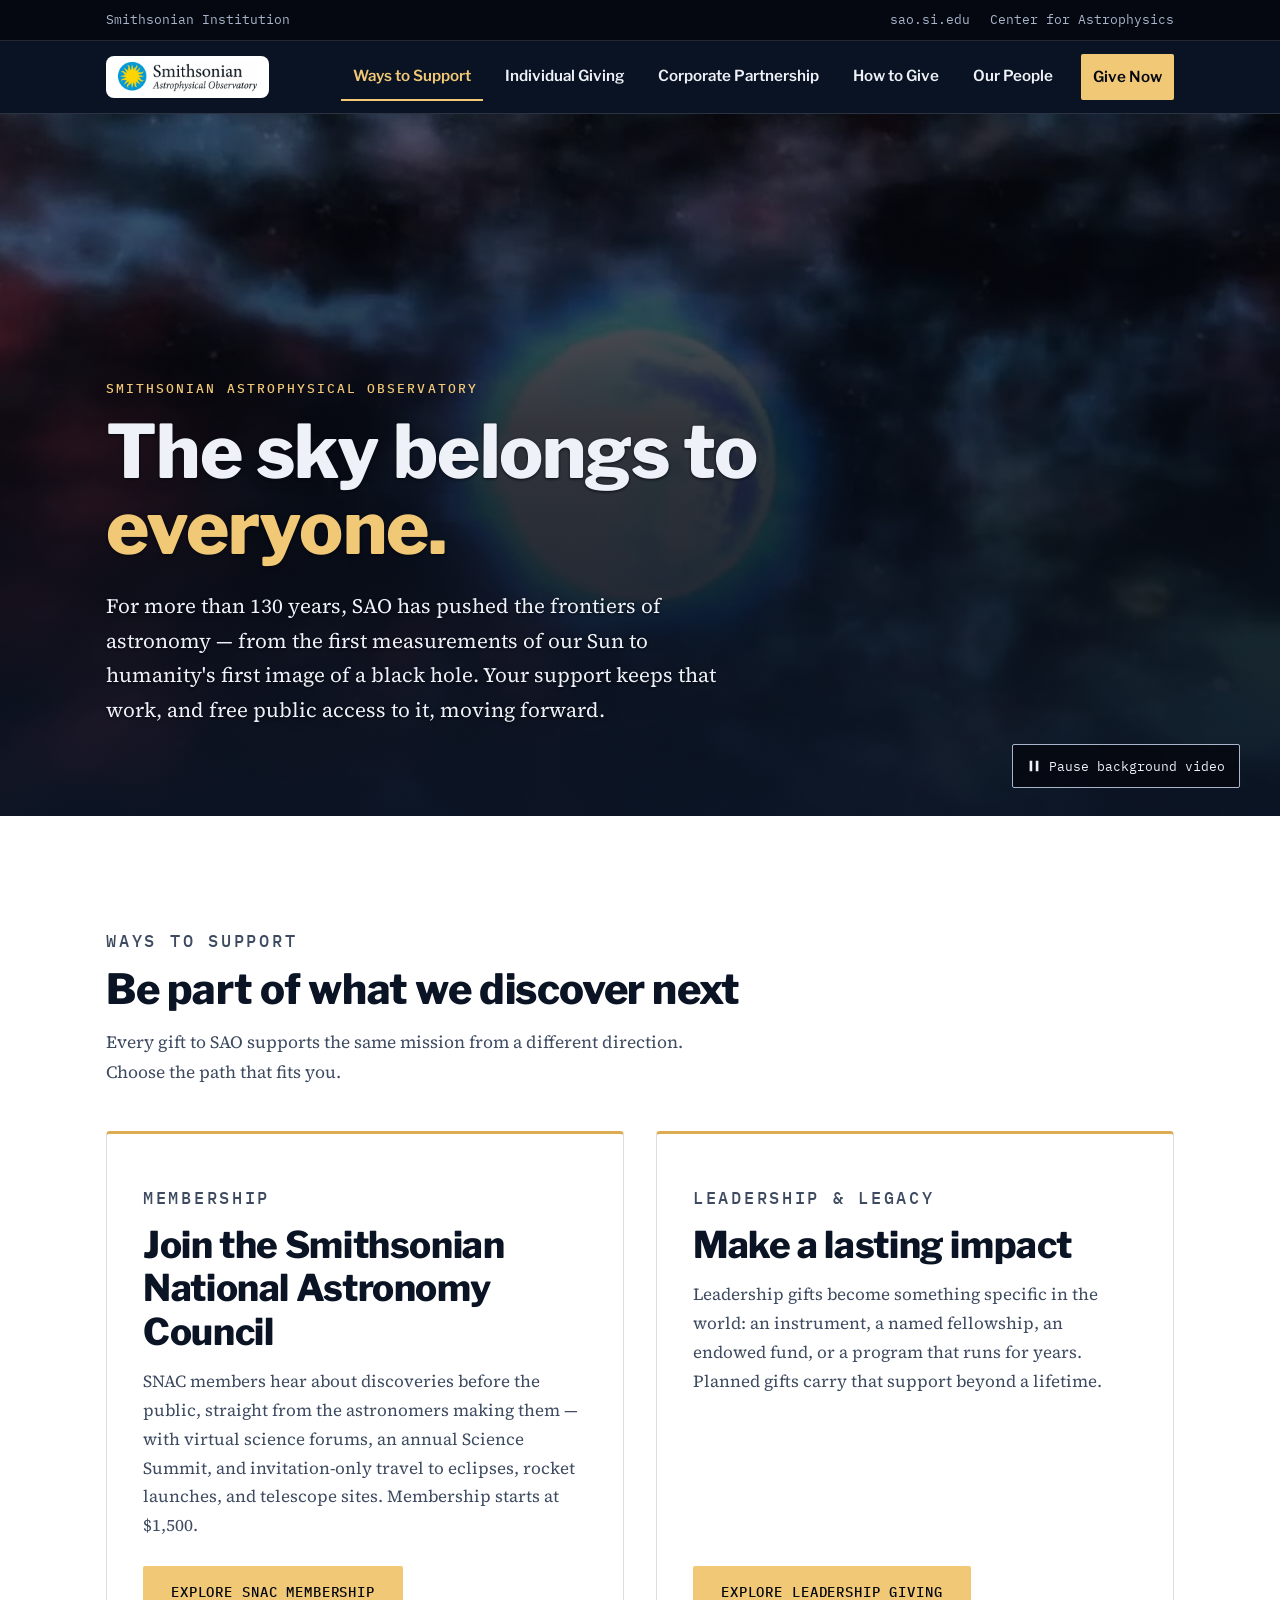
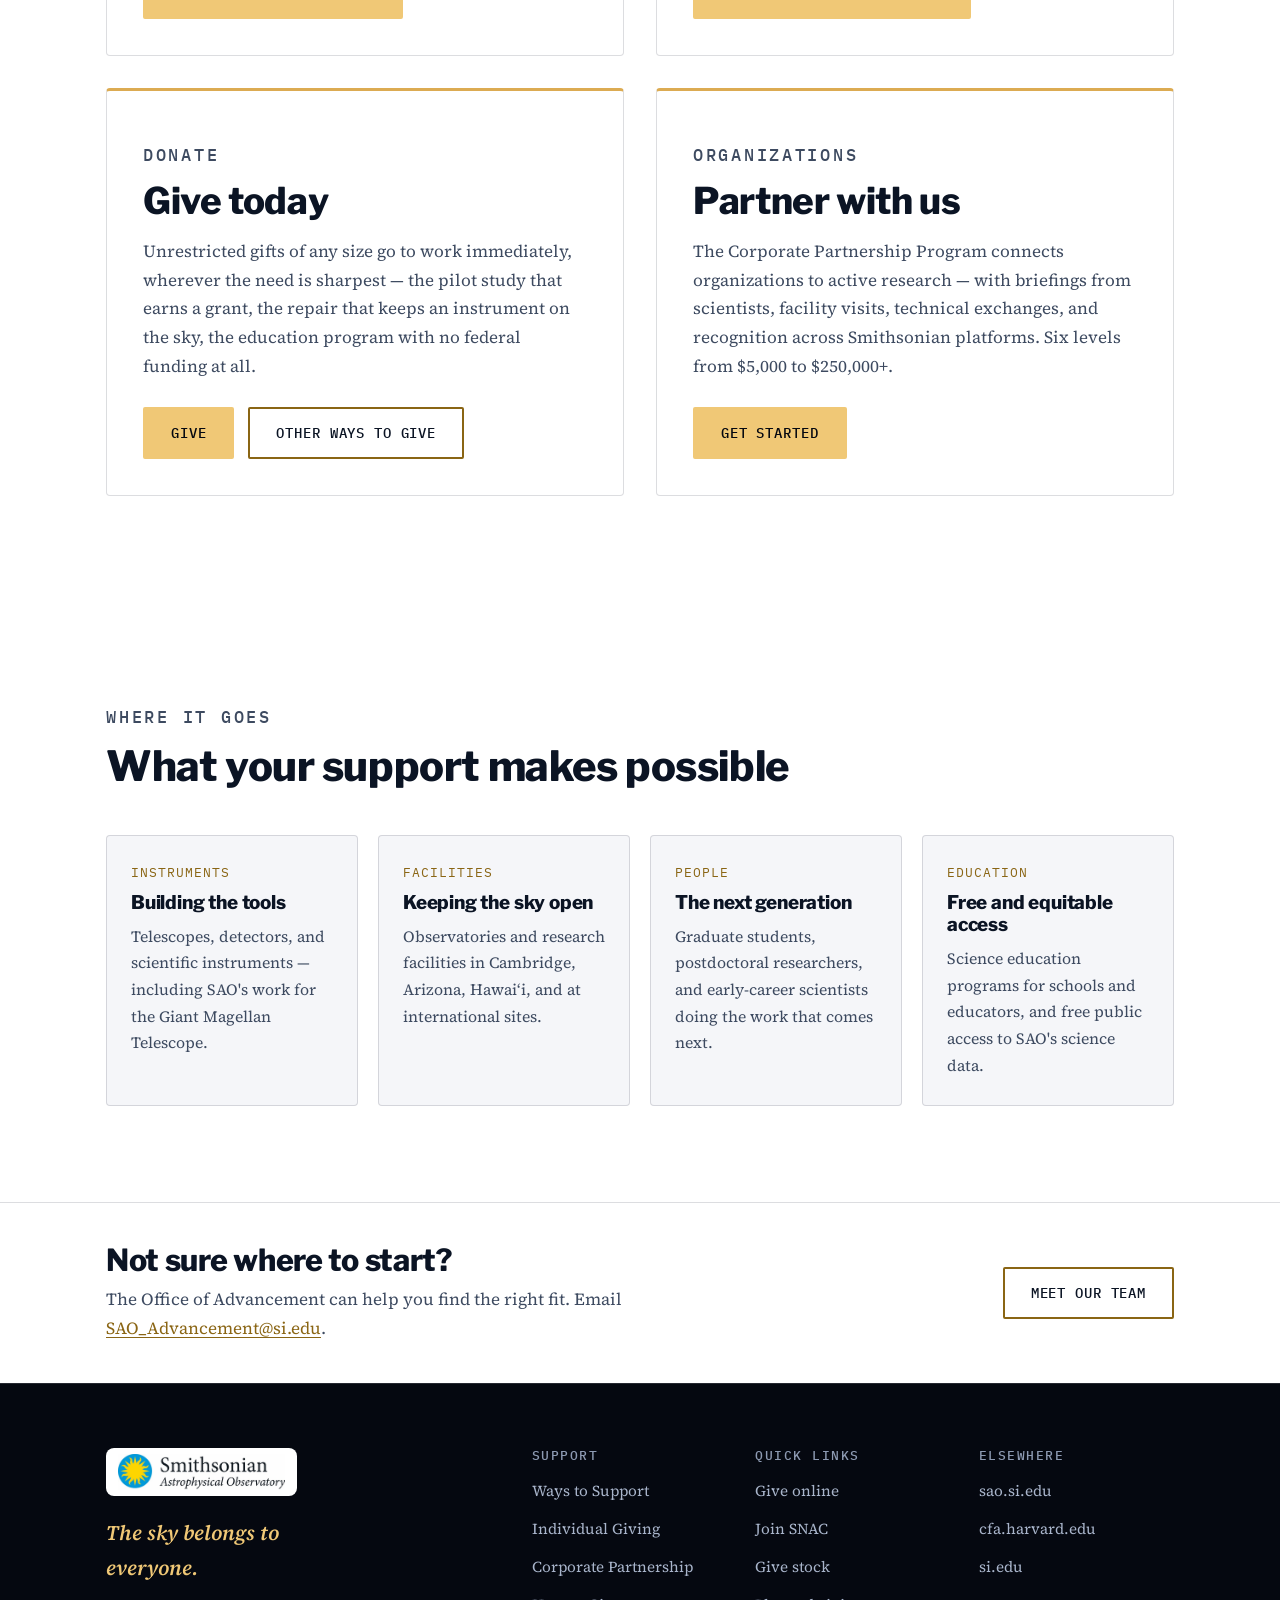
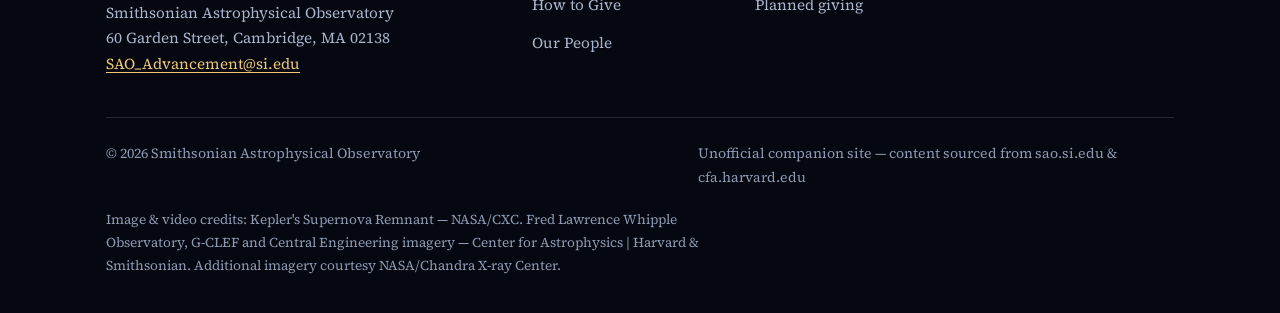
==== commit 349edb19: "Add files via upload" ====
--- a/index.html
+++ b/index.html
@@ -16,6 +16,28 @@
 <link rel="preload" href="assets/fonts/source-serif-4-latin-400-normal.woff2" as="font" type="font/woff2" crossorigin>
 <link rel="stylesheet" href="assets/css/site.css">
 <script>document.documentElement.classList.add('js');</script>
+<style>
+/* Home page only: white body sections, text-only 2x2 feature grid */
+main{background:#fff;}
+.light{
+  --ink:#0b1424; --ink-dim:#3d4a60; --ink-faint:#5a667c;
+  --gold:#8a6514; --gold-bright:#8a6514;
+  --line:rgba(11,20,36,0.14); --bg-navy-2:#f5f6f9;
+  background:#fff; color:var(--ink);
+}
+.light a:hover{color:var(--bg-navy);}
+.light .btn-gold{background:#f0c876; border-color:#f0c876; color:#050810;}
+.light .btn-gold:hover{background:#0b1424; border-color:#0b1424; color:#fff;}
+.light .btn-ghost{color:#0b1424; border-color:#8a6514;}
+.light .btn-ghost:hover{background:rgba(138,101,20,0.10); color:#0b1424;}
+.light :focus-visible{outline-color:#8a6514;}
+.cta-band.light{border-top:1px solid var(--line); border-bottom:none;}
+.features-grid{display:grid; grid-template-columns:repeat(2,minmax(0,1fr)); gap:clamp(20px,3vw,32px);}
+.features-grid .feature{display:flex; flex-direction:column; background:#fff; border:1px solid var(--line); border-top:3px solid #dcab52; border-radius:var(--radius); padding:clamp(24px,3vw,36px);}
+.features-grid .feature-body{display:flex; flex-direction:column; flex:1;}
+.features-grid .feature-body .actions{margin-top:auto; padding-top:26px;}
+@media (max-width:760px){ .features-grid{grid-template-columns:1fr;} }
+</style>
 </head>
 <body>
 <a class="skip-link" href="#main">Skip to main content</a>
@@ -60,7 +82,7 @@
   <button type="button" class="video-toggle" aria-pressed="false"><svg viewBox="0 0 16 16" aria-hidden="true" focusable="false"><path d="M3 2l11 6-11 6z"/></svg><span class="label">Play background video</span></button>
 </section>
 
-<section class="section" aria-labelledby="ways-title">
+<section class="section light" aria-labelledby="ways-title">
   <div class="wrap">
     <div class="section-head">
       <p class="eyebrow">Ways to support</p>
@@ -68,10 +90,9 @@
       <p>Every gift to SAO supports the same mission from a different direction. Choose the path that fits you.</p>
     </div>
 
-    <div class="features">
+    <div class="features features-grid">
 
       <article class="feature" aria-labelledby="f-snac">
-        <div class="feature-media"><img src="assets/images/flwo-ridge.jpg" alt="The Fred Lawrence Whipple Observatory on the ridge of Mount Hopkins, Arizona" width="1800" height="1350" loading="lazy"></div>
         <div class="feature-body">
           <p class="eyebrow">Membership</p>
           <h2 id="f-snac">Join the Smithsonian National Astronomy Council</h2>
@@ -83,7 +104,6 @@
       </article>
 
       <article class="feature" aria-labelledby="f-lead">
-        <div class="feature-media"><img src="assets/images/gclef-instrument.jpg" alt="The G-CLEF spectrograph, built by SAO for the Giant Magellan Telescope, under assembly" width="1800" height="1350" loading="lazy"></div>
         <div class="feature-body">
           <p class="eyebrow">Leadership &amp; legacy</p>
           <h2 id="f-lead">Make a lasting impact</h2>
@@ -95,7 +115,6 @@
       </article>
 
       <article class="feature" aria-labelledby="f-give">
-        <div class="feature-media"><img src="assets/images/kepler.jpg" alt="Kepler's supernova remnant, a glowing blue shell of debris, imaged in X-ray by NASA's Chandra" width="864" height="864" loading="lazy"></div>
         <div class="feature-body">
           <p class="eyebrow">Donate</p>
           <h2 id="f-give">Give today</h2>
@@ -108,7 +127,6 @@
       </article>
 
       <article class="feature" aria-labelledby="f-corp">
-        <div class="feature-media"><img src="assets/images/central-engineering.jpg" alt="SAO engineers at work on scientific instrumentation in the Central Engineering lab" width="1800" height="1012" loading="lazy"></div>
         <div class="feature-body">
           <p class="eyebrow">Organizations</p>
           <h2 id="f-corp">Partner with us</h2>
@@ -123,33 +141,7 @@
   </div>
 </section>
 
-<section class="section alt" aria-labelledby="gmt-title">
-  <div class="wrap spotlight">
-    <div>
-      <video controls playsinline preload="none" poster="assets/images/why-gmt-poster.jpg" aria-describedby="gmt-desc" width="1440" height="810">
-        <source src="assets/video/why-gmt.mp4" type="video/mp4">
-        Your browser does not support embedded video. Read the description of this video below.
-      </video>
-      <details class="transcript">
-        <summary>Click for Video Description (no audio)</summary>
-        <div id="gmt-desc">
-          <p>A 55-second animation with no sound. The camera flies over a dry, rust-colored mountain range in Chile's Atacama Desert toward a single summit, where the cylindrical enclosure of the Giant Magellan Telescope stands beside a smaller support building. The view closes in as the enclosure's shutters open to reveal the telescope inside. Inside the dome, the camera faces the telescope's seven giant circular mirrors, arranged in a flower-like pattern within a steel framework. The mirrors then tilt toward a sunset sky that reflects pink and orange across their surfaces. The final scene is a time-lapse of the night sky: the Milky Way arcs over the observatory on its dark mountaintop.</p>
-        </div>
-      </details>
-    </div>
-    <div>
-      <p class="eyebrow">Spotlight</p>
-      <h2 id="gmt-title">Why the Giant Magellan Telescope</h2>
-      <p>SAO is building critical instrumentation for the Giant Magellan Telescope, including the G-CLEF spectrograph.</p>
-      <p>Philanthropy helps fund the design and construction of instruments like these, years before the first light reaches them.</p>
-      <div class="actions">
-        <a class="btn btn-ghost" href="giving-individual.html#leadership">Support instrumentation</a>
-      </div>
-    </div>
-  </div>
-</section>
-
-<section class="section" aria-labelledby="impact-title">
+<section class="section light" aria-labelledby="impact-title">
   <div class="wrap">
     <div class="section-head">
       <p class="eyebrow">Where it goes</p>
@@ -164,7 +156,7 @@
   </div>
 </section>
 
-<section class="cta-band" aria-labelledby="talk-title">
+<section class="cta-band light" aria-labelledby="talk-title">
   <div class="wrap">
     <div>
       <h2 id="talk-title">Not sure where to start?</h2>
@@ -223,7 +215,7 @@
       <p>&copy; 2026 Smithsonian Astrophysical Observatory</p>
       <p>Unofficial companion site — content sourced from sao.si.edu &amp; cfa.harvard.edu</p>
     </div>
-    <p class="credits">Image &amp; video credits: Giant Magellan Telescope renderings courtesy the GMTO Corporation. Kepler's Supernova Remnant — NASA/CXC. Fred Lawrence Whipple Observatory, G-CLEF and Central Engineering imagery — Center for Astrophysics | Harvard &amp; Smithsonian. Additional imagery courtesy NASA/Chandra X-ray Center.</p>
+    <p class="credits">Image &amp; video credits: Kepler's Supernova Remnant — NASA/CXC. Fred Lawrence Whipple Observatory, G-CLEF and Central Engineering imagery — Center for Astrophysics | Harvard &amp; Smithsonian. Additional imagery courtesy NASA/Chandra X-ray Center.</p>
   </div>
 </footer>
 
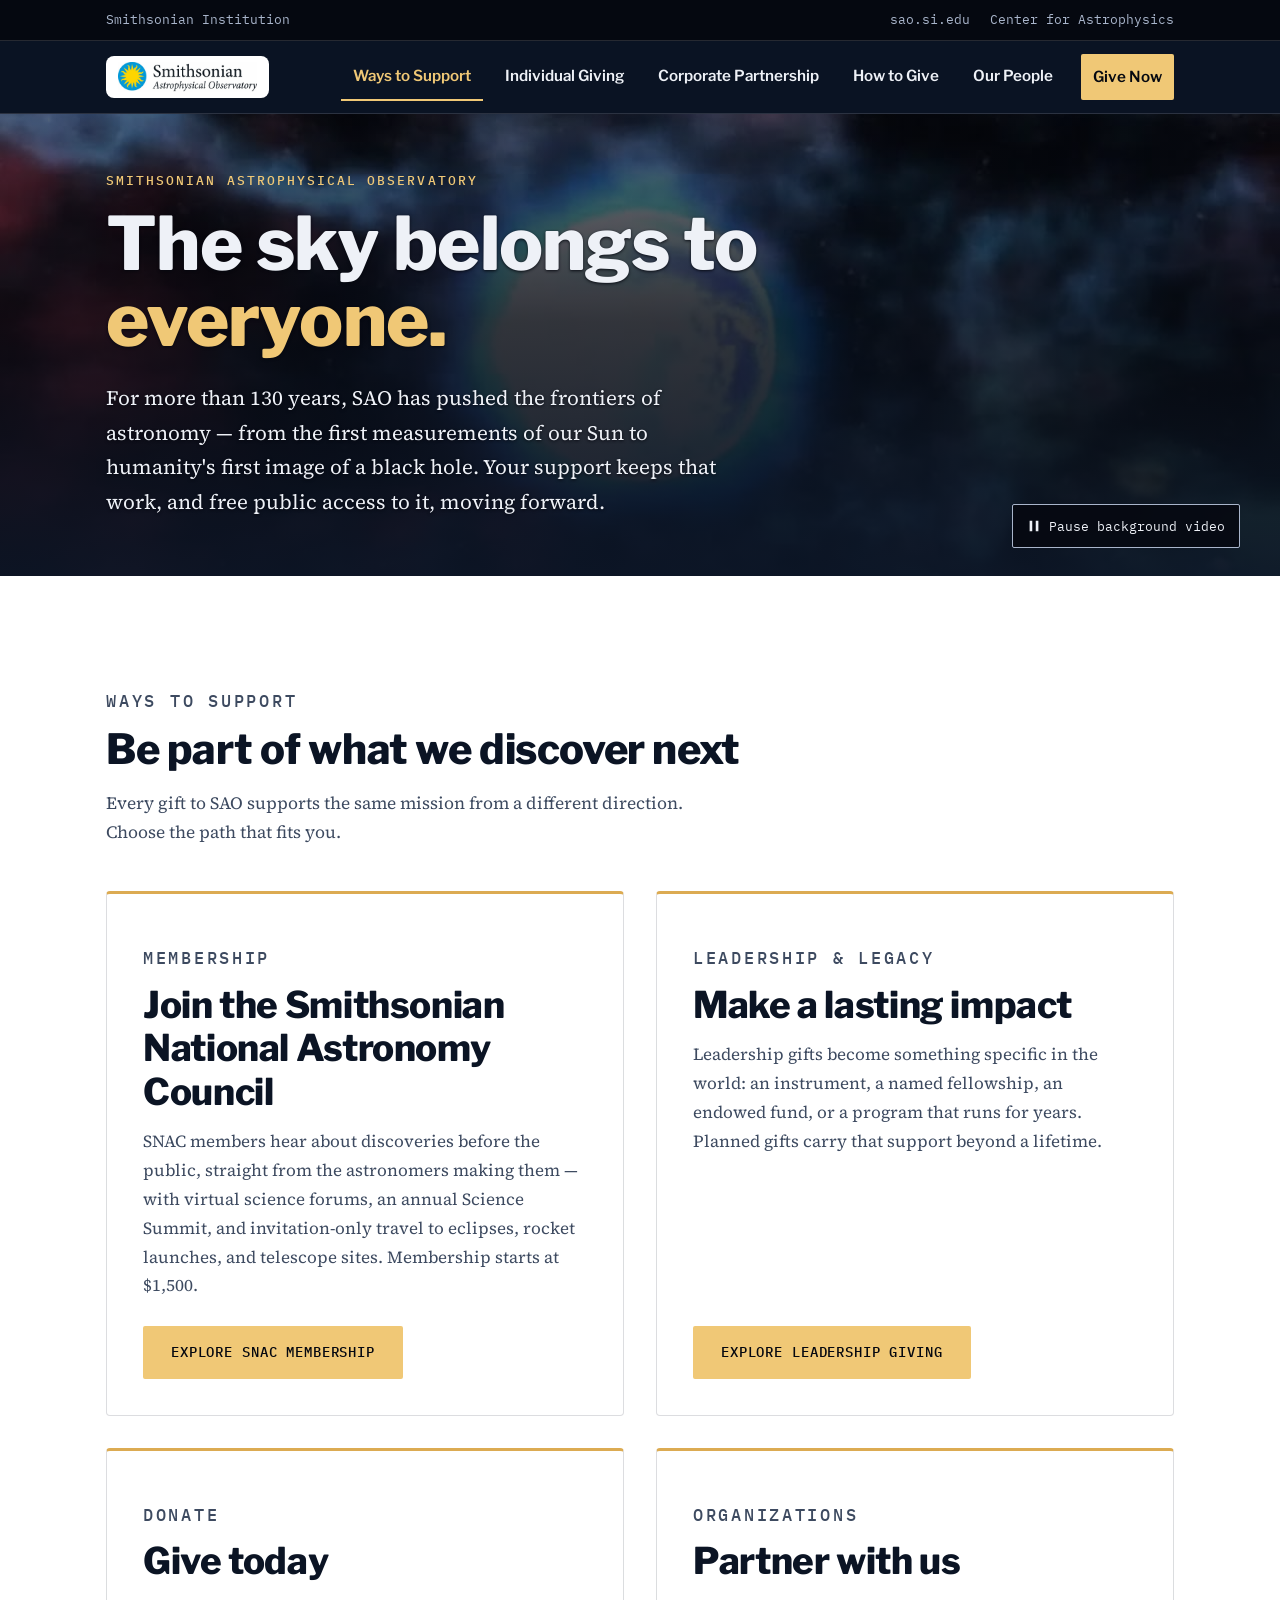
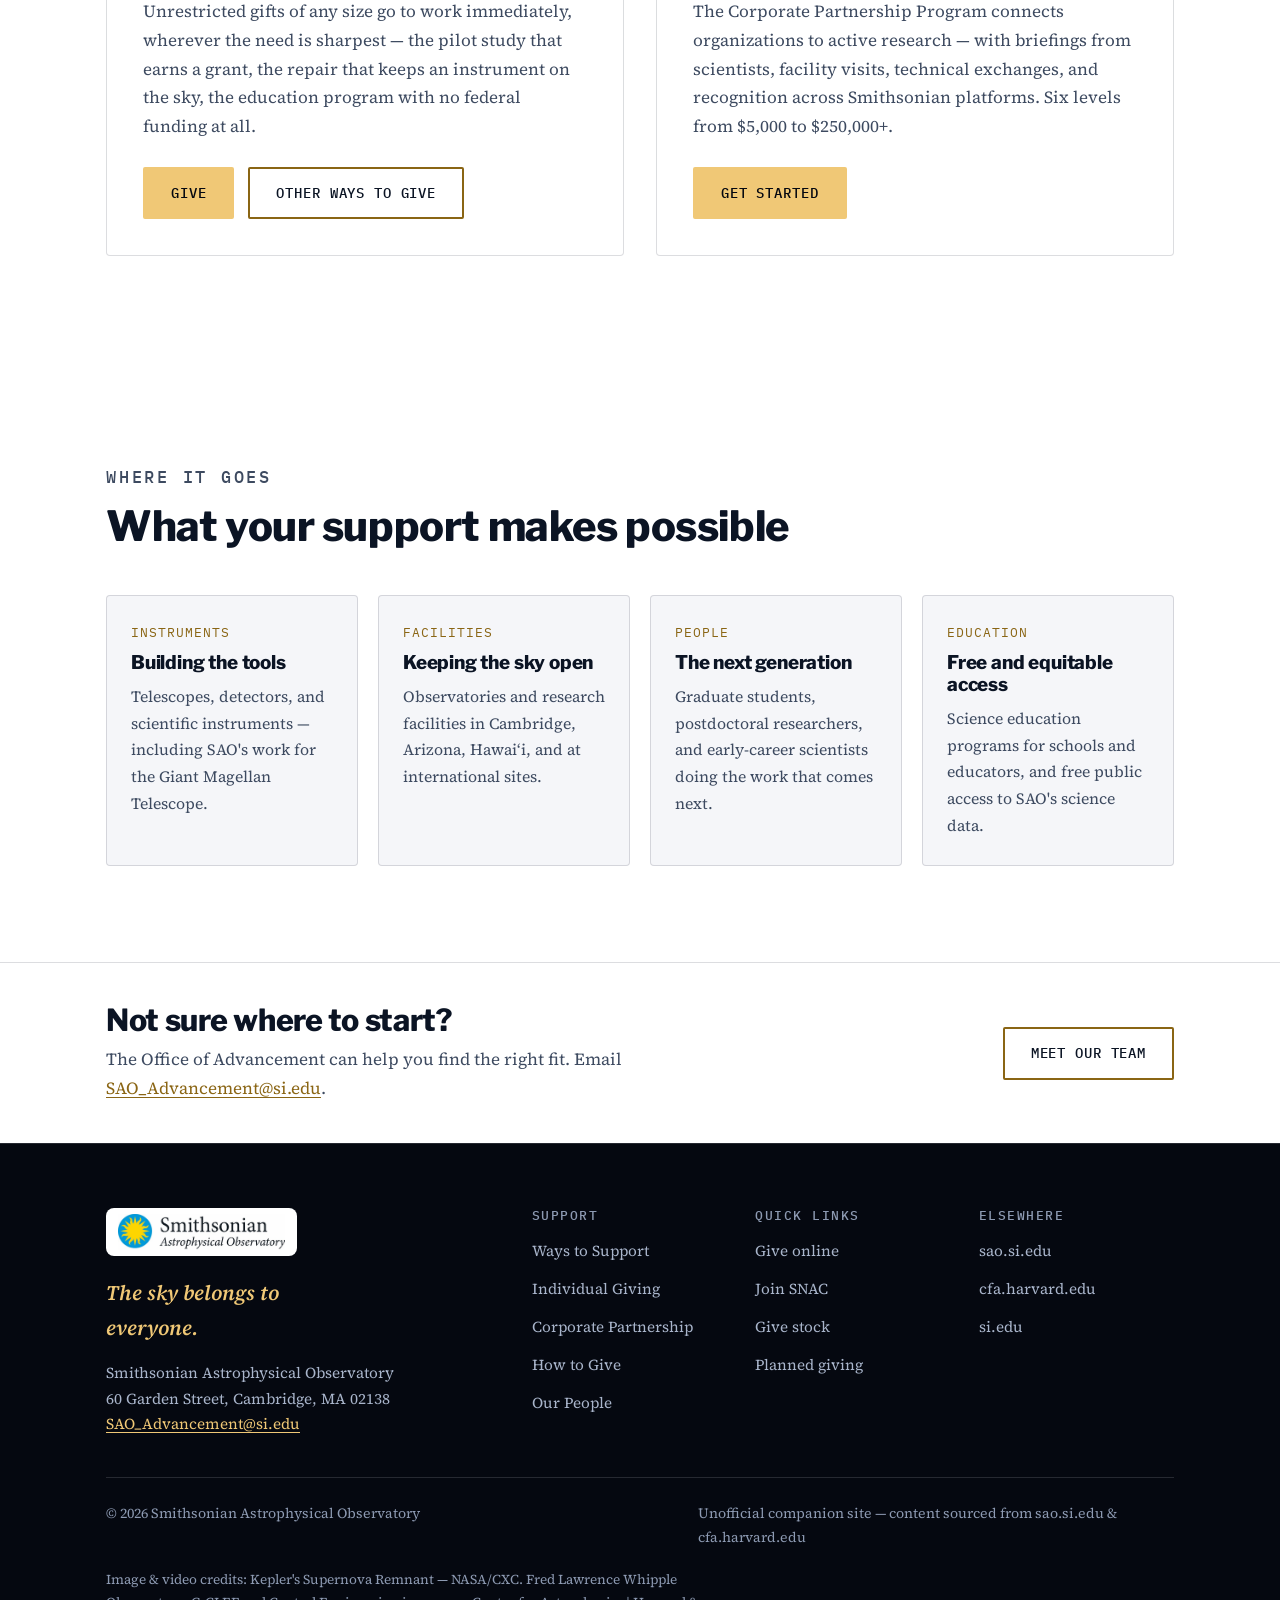
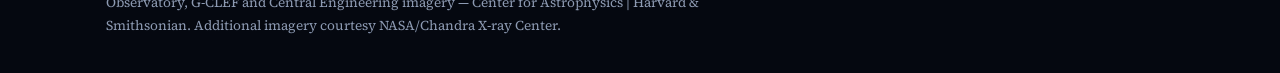
==== commit c43a4143: "Add files via upload" ====
--- a/index.html
+++ b/index.html
@@ -36,7 +36,13 @@
 .features-grid .feature{display:flex; flex-direction:column; background:#fff; border:1px solid var(--line); border-top:3px solid #dcab52; border-radius:var(--radius); padding:clamp(24px,3vw,36px);}
 .features-grid .feature-body{display:flex; flex-direction:column; flex:1;}
 .features-grid .feature-body .actions{margin-top:auto; padding-top:26px;}
-@media (max-width:760px){ .features-grid{grid-template-columns:1fr;} }
+/* Compact hero: only as tall as its text */
+.hero{min-height:0;}
+.hero .wrap{padding-top:clamp(36px,5vw,56px); padding-bottom:clamp(36px,5vw,56px);}
+@media (max-width:760px){
+  .features-grid{grid-template-columns:1fr;}
+  .hero .wrap{padding-bottom:88px;} /* room for the video button */
+}
 </style>
 </head>
 <body>
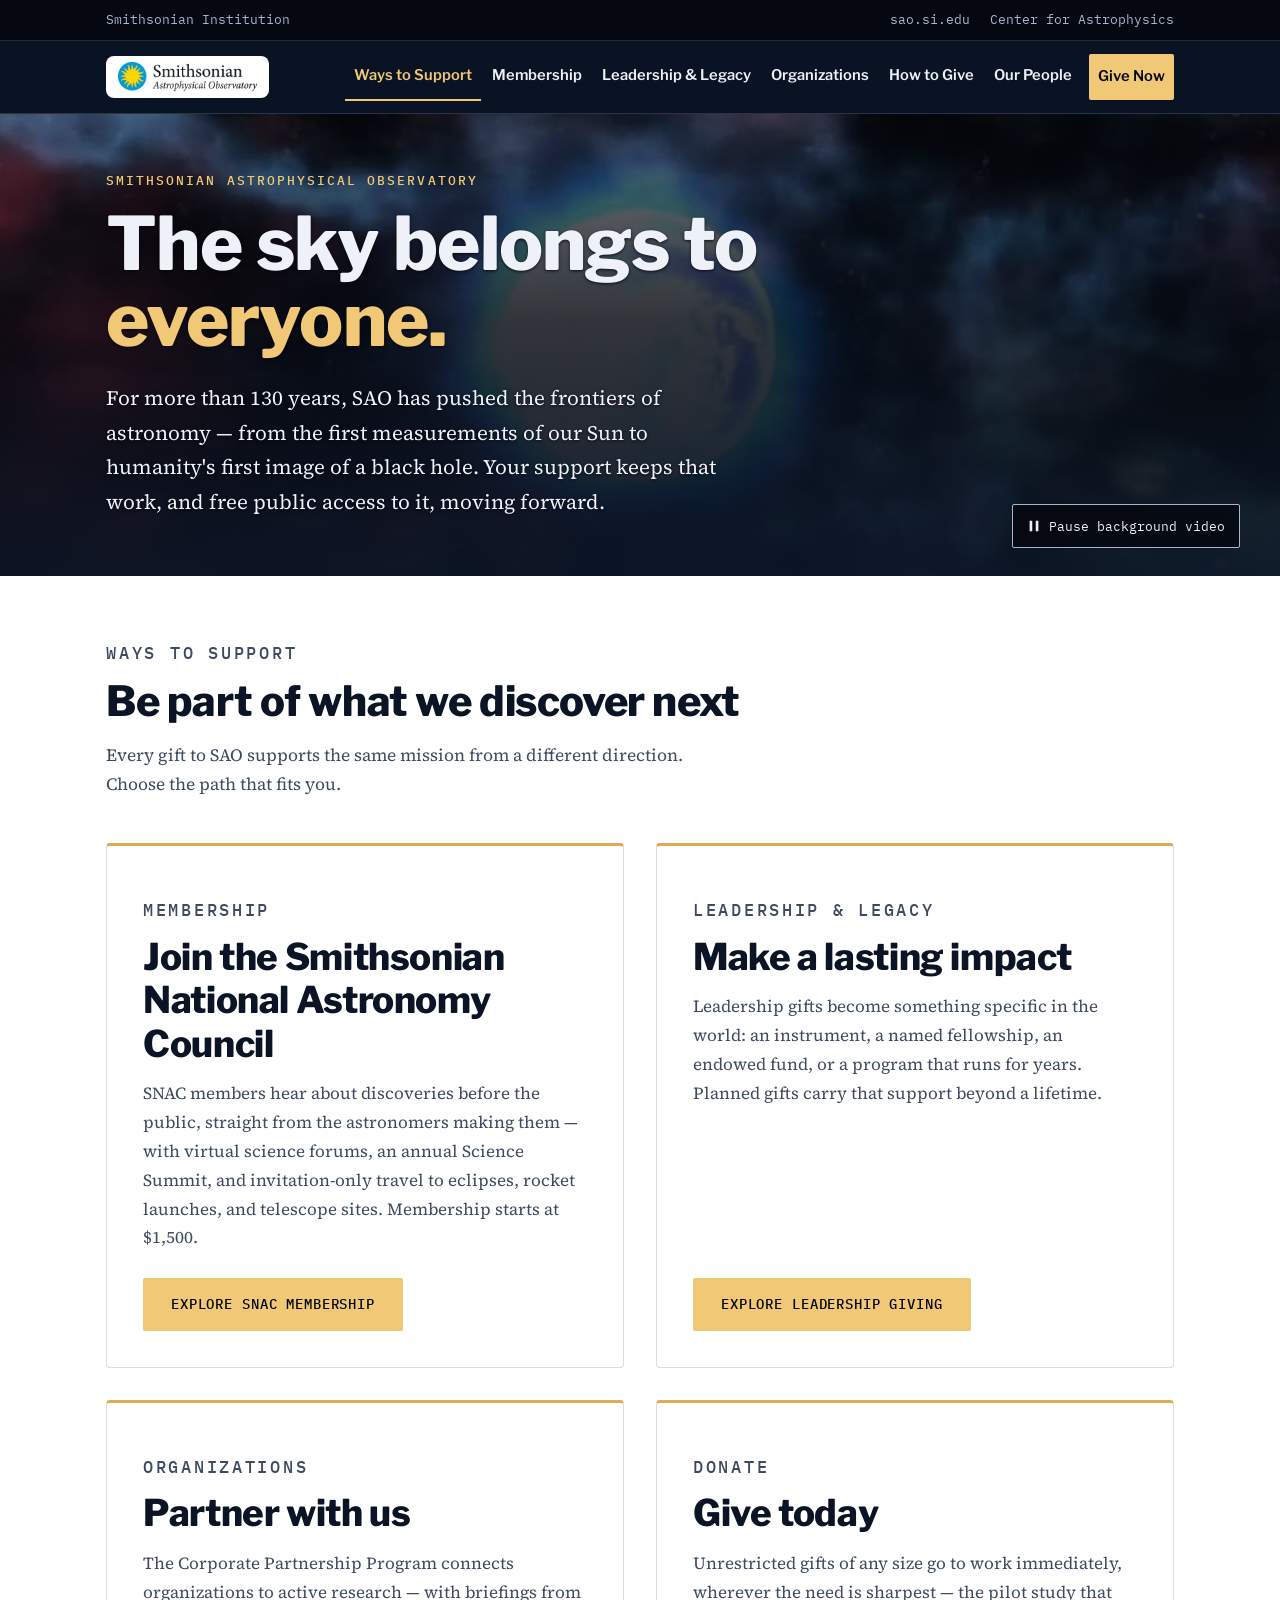
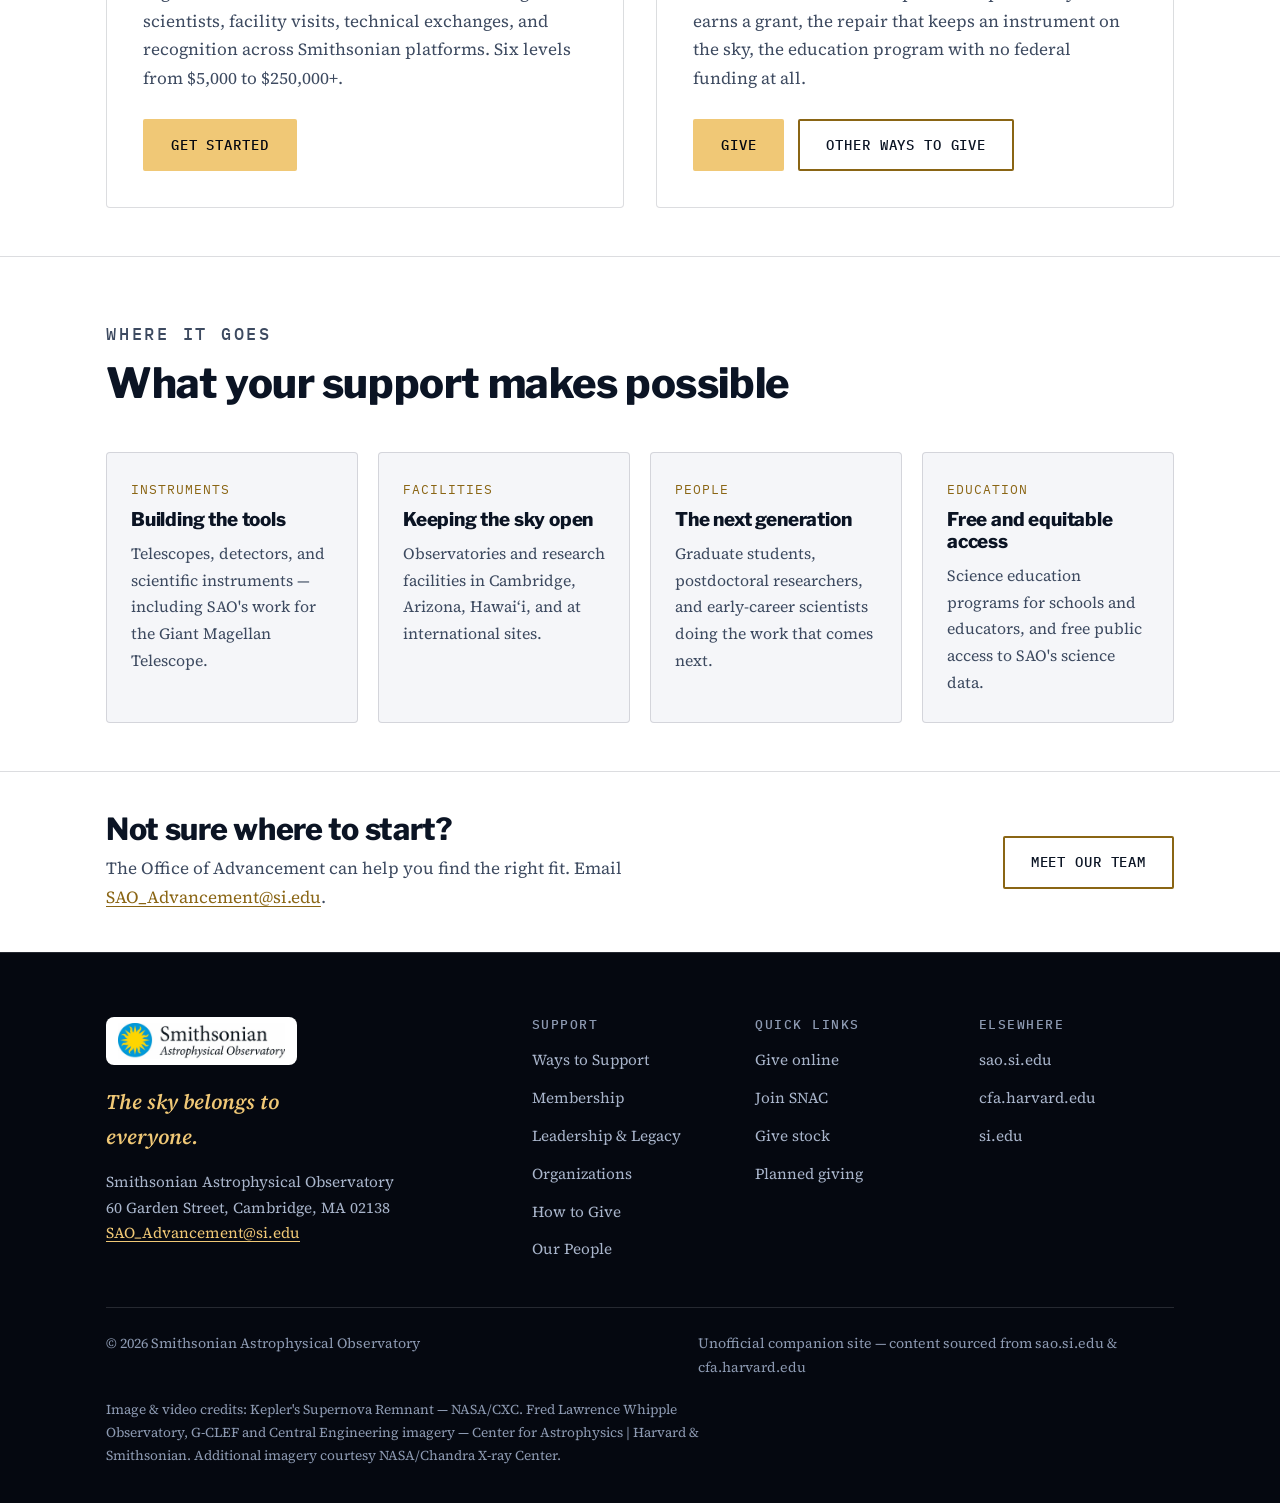
==== commit 15e3281e: "Add files via upload" ====
--- a/index.html
+++ b/index.html
@@ -16,34 +16,6 @@
 <link rel="preload" href="assets/fonts/source-serif-4-latin-400-normal.woff2" as="font" type="font/woff2" crossorigin>
 <link rel="stylesheet" href="assets/css/site.css">
 <script>document.documentElement.classList.add('js');</script>
-<style>
-/* Home page only: white body sections, text-only 2x2 feature grid */
-main{background:#fff;}
-.light{
-  --ink:#0b1424; --ink-dim:#3d4a60; --ink-faint:#5a667c;
-  --gold:#8a6514; --gold-bright:#8a6514;
-  --line:rgba(11,20,36,0.14); --bg-navy-2:#f5f6f9;
-  background:#fff; color:var(--ink);
-}
-.light a:hover{color:var(--bg-navy);}
-.light .btn-gold{background:#f0c876; border-color:#f0c876; color:#050810;}
-.light .btn-gold:hover{background:#0b1424; border-color:#0b1424; color:#fff;}
-.light .btn-ghost{color:#0b1424; border-color:#8a6514;}
-.light .btn-ghost:hover{background:rgba(138,101,20,0.10); color:#0b1424;}
-.light :focus-visible{outline-color:#8a6514;}
-.cta-band.light{border-top:1px solid var(--line); border-bottom:none;}
-.features-grid{display:grid; grid-template-columns:repeat(2,minmax(0,1fr)); gap:clamp(20px,3vw,32px);}
-.features-grid .feature{display:flex; flex-direction:column; background:#fff; border:1px solid var(--line); border-top:3px solid #dcab52; border-radius:var(--radius); padding:clamp(24px,3vw,36px);}
-.features-grid .feature-body{display:flex; flex-direction:column; flex:1;}
-.features-grid .feature-body .actions{margin-top:auto; padding-top:26px;}
-/* Compact hero: only as tall as its text */
-.hero{min-height:0;}
-.hero .wrap{padding-top:clamp(36px,5vw,56px); padding-bottom:clamp(36px,5vw,56px);}
-@media (max-width:760px){
-  .features-grid{grid-template-columns:1fr;}
-  .hero .wrap{padding-bottom:88px;} /* room for the video button */
-}
-</style>
 </head>
 <body>
 <a class="skip-link" href="#main">Skip to main content</a>
@@ -65,8 +37,9 @@
     <nav class="primary-nav" id="primary-nav" aria-label="Main">
       <ul>
         <li><a href="index.html" aria-current="page">Ways to Support</a></li>
-        <li><a href="giving-individual.html">Individual Giving</a></li>
-        <li><a href="giving-corporate.html">Corporate Partnership</a></li>
+        <li><a href="membership.html">Membership</a></li>
+        <li><a href="leadership-legacy.html">Leadership &amp; Legacy</a></li>
+        <li><a href="organizations.html">Organizations</a></li>
         <li><a href="ways-to-give.html">How to Give</a></li>
         <li><a href="our-people.html">Our People</a></li>
         <li><a class="nav-give" href="https://www.cfa.harvard.edu/?form=FUNGQVTAAKL">Give Now</a></li>
@@ -75,7 +48,7 @@
   </div>
 </header>
 
-<main id="main" tabindex="-1">
+<main id="main" class="light-main" tabindex="-1">
 <section class="hero" aria-labelledby="hero-title" style="background-image:url('assets/images/hero-poster.jpg');">
   <video muted loop playsinline preload="metadata" poster="assets/images/hero-poster.jpg" aria-hidden="true" tabindex="-1">
     <source src="assets/video/ambient-loop.mp4" type="video/mp4">
@@ -104,7 +77,7 @@
           <h2 id="f-snac">Join the Smithsonian National Astronomy Council</h2>
           <p>SNAC members hear about discoveries before the public, straight from the astronomers making them — with virtual science forums, an annual Science Summit, and invitation-only travel to eclipses, rocket launches, and telescope sites. Membership starts at $1,500.</p>
           <div class="actions">
-            <a class="btn btn-gold" href="giving-individual.html#snac">Explore SNAC membership</a>
+            <a class="btn btn-gold" href="membership.html">Explore SNAC membership</a>
           </div>
         </div>
       </article>
@@ -115,7 +88,18 @@
           <h2 id="f-lead">Make a lasting impact</h2>
           <p>Leadership gifts become something specific in the world: an instrument, a named fellowship, an endowed fund, or a program that runs for years. Planned gifts carry that support beyond a lifetime.</p>
           <div class="actions">
-            <a class="btn btn-gold" href="giving-individual.html#leadership">Explore leadership giving</a>
+            <a class="btn btn-gold" href="leadership-legacy.html">Explore leadership giving</a>
+          </div>
+        </div>
+      </article>
+
+      <article class="feature" aria-labelledby="f-corp">
+        <div class="feature-body">
+          <p class="eyebrow">Organizations</p>
+          <h2 id="f-corp">Partner with us</h2>
+          <p>The Corporate Partnership Program connects organizations to active research — with briefings from scientists, facility visits, technical exchanges, and recognition across Smithsonian platforms. Six levels from $5,000 to $250,000+.</p>
+          <div class="actions">
+            <a class="btn btn-gold" href="organizations.html">Get started</a>
           </div>
         </div>
       </article>
@@ -128,17 +112,6 @@
           <div class="actions">
             <a class="btn btn-gold" href="https://www.cfa.harvard.edu/?form=FUNGQVTAAKL">Give</a>
             <a class="btn btn-ghost" href="ways-to-give.html">Other ways to give</a>
-          </div>
-        </div>
-      </article>
-
-      <article class="feature" aria-labelledby="f-corp">
-        <div class="feature-body">
-          <p class="eyebrow">Organizations</p>
-          <h2 id="f-corp">Partner with us</h2>
-          <p>The Corporate Partnership Program connects organizations to active research — with briefings from scientists, facility visits, technical exchanges, and recognition across Smithsonian platforms. Six levels from $5,000 to $250,000+.</p>
-          <div class="actions">
-            <a class="btn btn-gold" href="giving-corporate.html">Get started</a>
           </div>
         </div>
       </article>
@@ -192,8 +165,9 @@
           <h2>Support</h2>
           <ul>
             <li><a href="index.html">Ways to Support</a></li>
-            <li><a href="giving-individual.html">Individual Giving</a></li>
-            <li><a href="giving-corporate.html">Corporate Partnership</a></li>
+            <li><a href="membership.html">Membership</a></li>
+            <li><a href="leadership-legacy.html">Leadership &amp; Legacy</a></li>
+            <li><a href="organizations.html">Organizations</a></li>
             <li><a href="ways-to-give.html">How to Give</a></li>
             <li><a href="our-people.html">Our People</a></li>
           </ul>
@@ -202,7 +176,7 @@
           <h2>Quick links</h2>
           <ul>
             <li><a href="https://www.cfa.harvard.edu/?form=FUNGQVTAAKL">Give online</a></li>
-            <li><a href="giving-individual.html#snac">Join SNAC</a></li>
+            <li><a href="membership.html">Join SNAC</a></li>
             <li><a href="ways-to-give.html#securities">Give stock</a></li>
             <li><a href="ways-to-give.html#planned">Planned giving</a></li>
           </ul>
--- a/assets/css/site.css
+++ b/assets/css/site.css
@@ -287,6 +287,45 @@
 .credits{font-size:0.85rem; color:var(--ink-faint); margin-top:18px; max-width:90ch;}
 @media (max-width:820px){ .foot-top{grid-template-columns:1fr;} }
 
+/* ---------- Light page body (white main content; header, banners and footer stay dark) ---------- */
+main.light-main{background:#fff;}
+.light{
+  --ink:#0b1424; --ink-dim:#3d4a60; --ink-faint:#5a667c;
+  --gold:#8a6514; --gold-bright:#8a6514;
+  --line:rgba(11,20,36,0.14); --bg-navy:#f5f6f9; --bg-navy-2:#f5f6f9; --bg-void:#fff;
+  background:#fff; color:var(--ink);
+}
+.light a:hover{color:#0b1424;}
+.light .btn-gold{background:#f0c876; border-color:#f0c876; color:#050810;}
+.light .btn-gold:hover{background:#0b1424; border-color:#0b1424; color:#fff;}
+.light .btn-ghost{color:#0b1424; border-color:#8a6514;}
+.light .btn-ghost:hover{background:rgba(138,101,20,0.10); color:#0b1424;}
+.light :focus-visible{outline-color:#8a6514;}
+.light .tier{border-top-color:#dcab52;}
+.light .tbd{background:rgba(220,171,82,0.16);}
+.section.light + .section.light{border-top:1px solid var(--line);}
+.jump.light{background:#f5f6f9;}
+.jump.light a:hover{background:#fff;}
+.cta-band.light{border-top:1px solid var(--line); border-bottom:none;}
+/* Six-item main nav: tighter spacing so Give Now stays on one line */
+@media (min-width:1001px){ .primary-nav ul{gap:2px;} .primary-nav a{padding:10px 9px; font-size:0.92rem;} .site-header .wrap{gap:12px;} }
+@media (min-width:1001px) and (max-width:1180px){ .primary-nav a{padding:10px 6px; font-size:0.86rem;} .primary-nav a.nav-give{margin-left:2px;} }
+/* Half the original space between sections, on every page */
+.section{padding:clamp(28px,4vw,48px) 0;}
+.section.tight{padding-top:clamp(16px,2.5vw,28px);}
+/* Compact banners and hero: only as tall as their text */
+.banner .wrap{padding-top:clamp(36px,5vw,56px); padding-bottom:clamp(36px,5vw,56px);}
+.hero{min-height:0;}
+.hero .wrap{padding-top:clamp(36px,5vw,56px); padding-bottom:clamp(36px,5vw,56px);}
+@media (max-width:760px){ .hero .wrap{padding-bottom:88px;} }
+/* Home: text-only 2x2 feature grid */
+.features-grid{display:grid; grid-template-columns:repeat(2,minmax(0,1fr)); gap:clamp(20px,3vw,32px);}
+.features-grid .feature{display:flex; flex-direction:column; background:#fff; border:1px solid var(--line); border-top:3px solid #dcab52; border-radius:var(--radius); padding:clamp(24px,3vw,36px);}
+.features-grid .feature-body{display:flex; flex-direction:column; flex:1;}
+.features-grid .feature-body h3{font-size:clamp(1.3rem,2.2vw,1.6rem); margin-top:10px;}
+.features-grid .feature-body .actions{margin-top:auto; padding-top:26px;}
+@media (max-width:760px){ .features-grid{grid-template-columns:1fr;} }
+
 /* ---------- Motion & high-contrast preferences ---------- */
 @media (prefers-reduced-motion: reduce){
   *,*::before,*::after{animation:none !important; transition:none !important;}
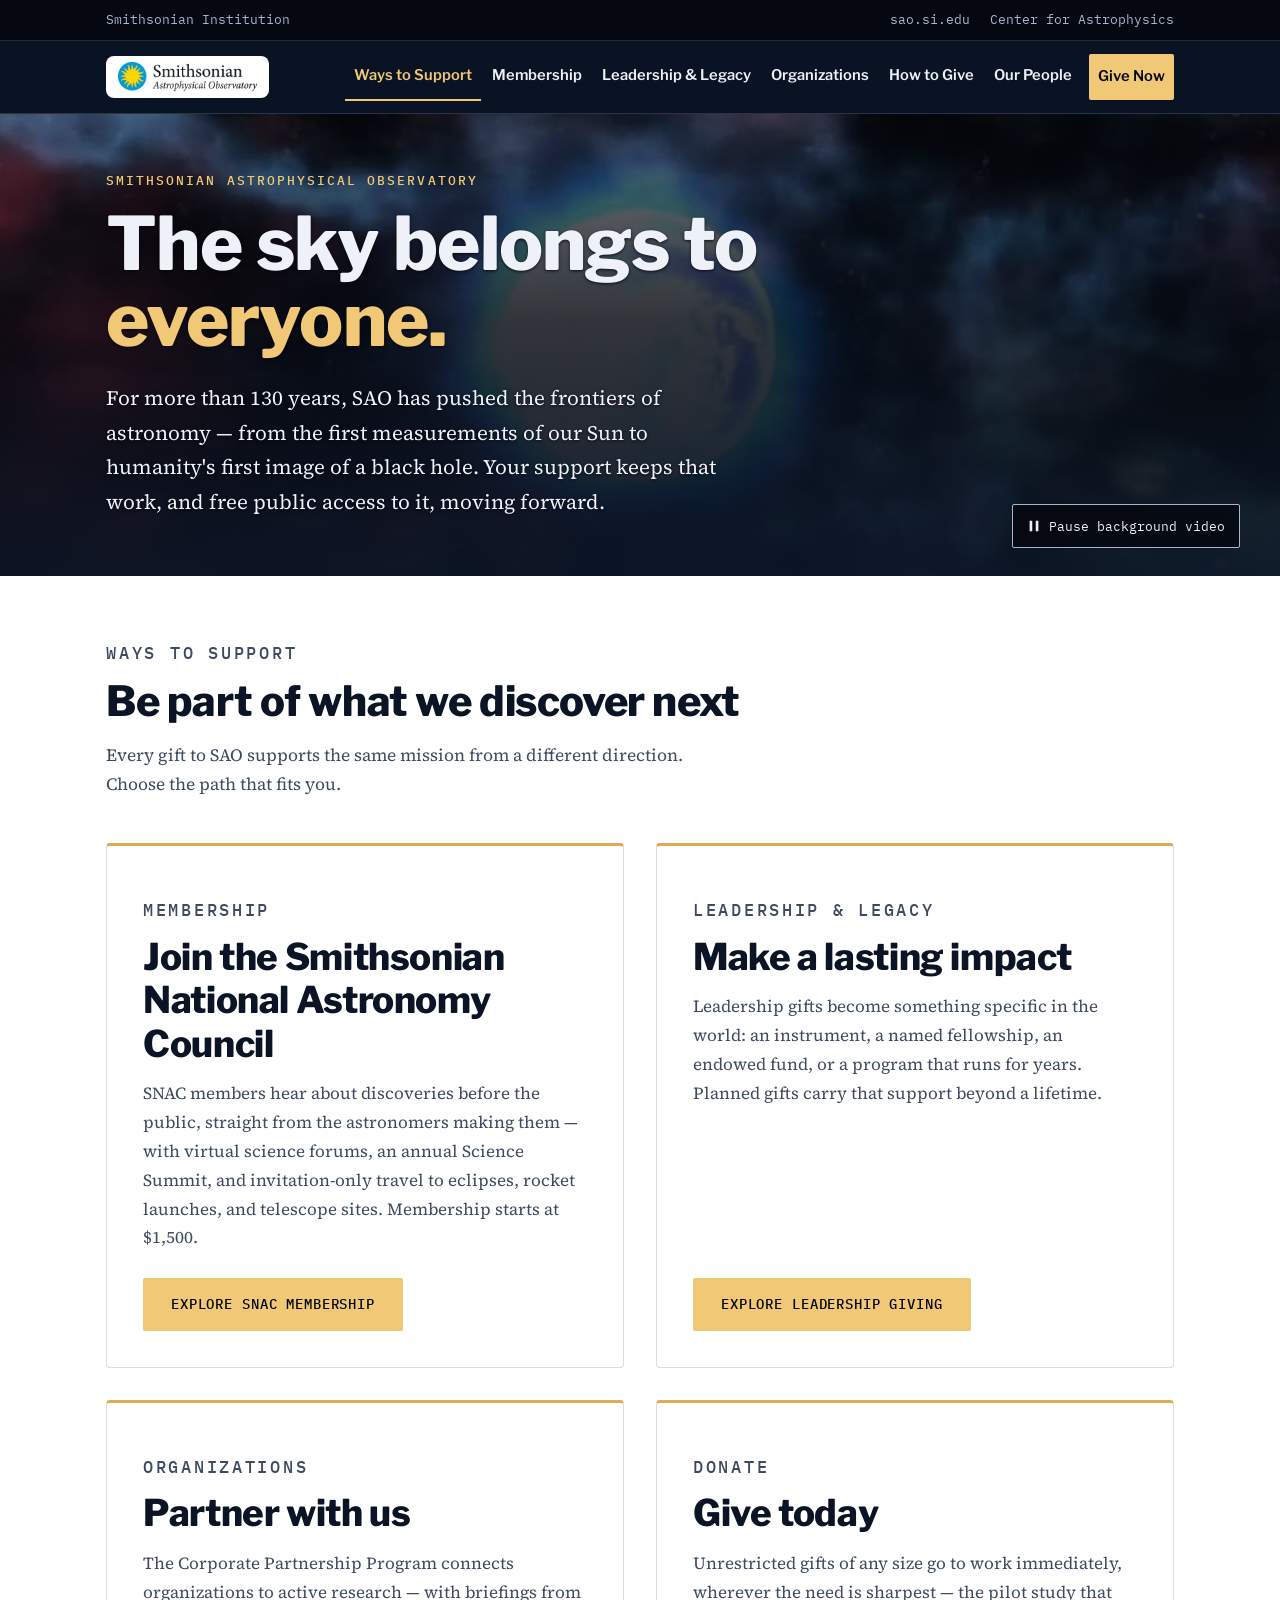
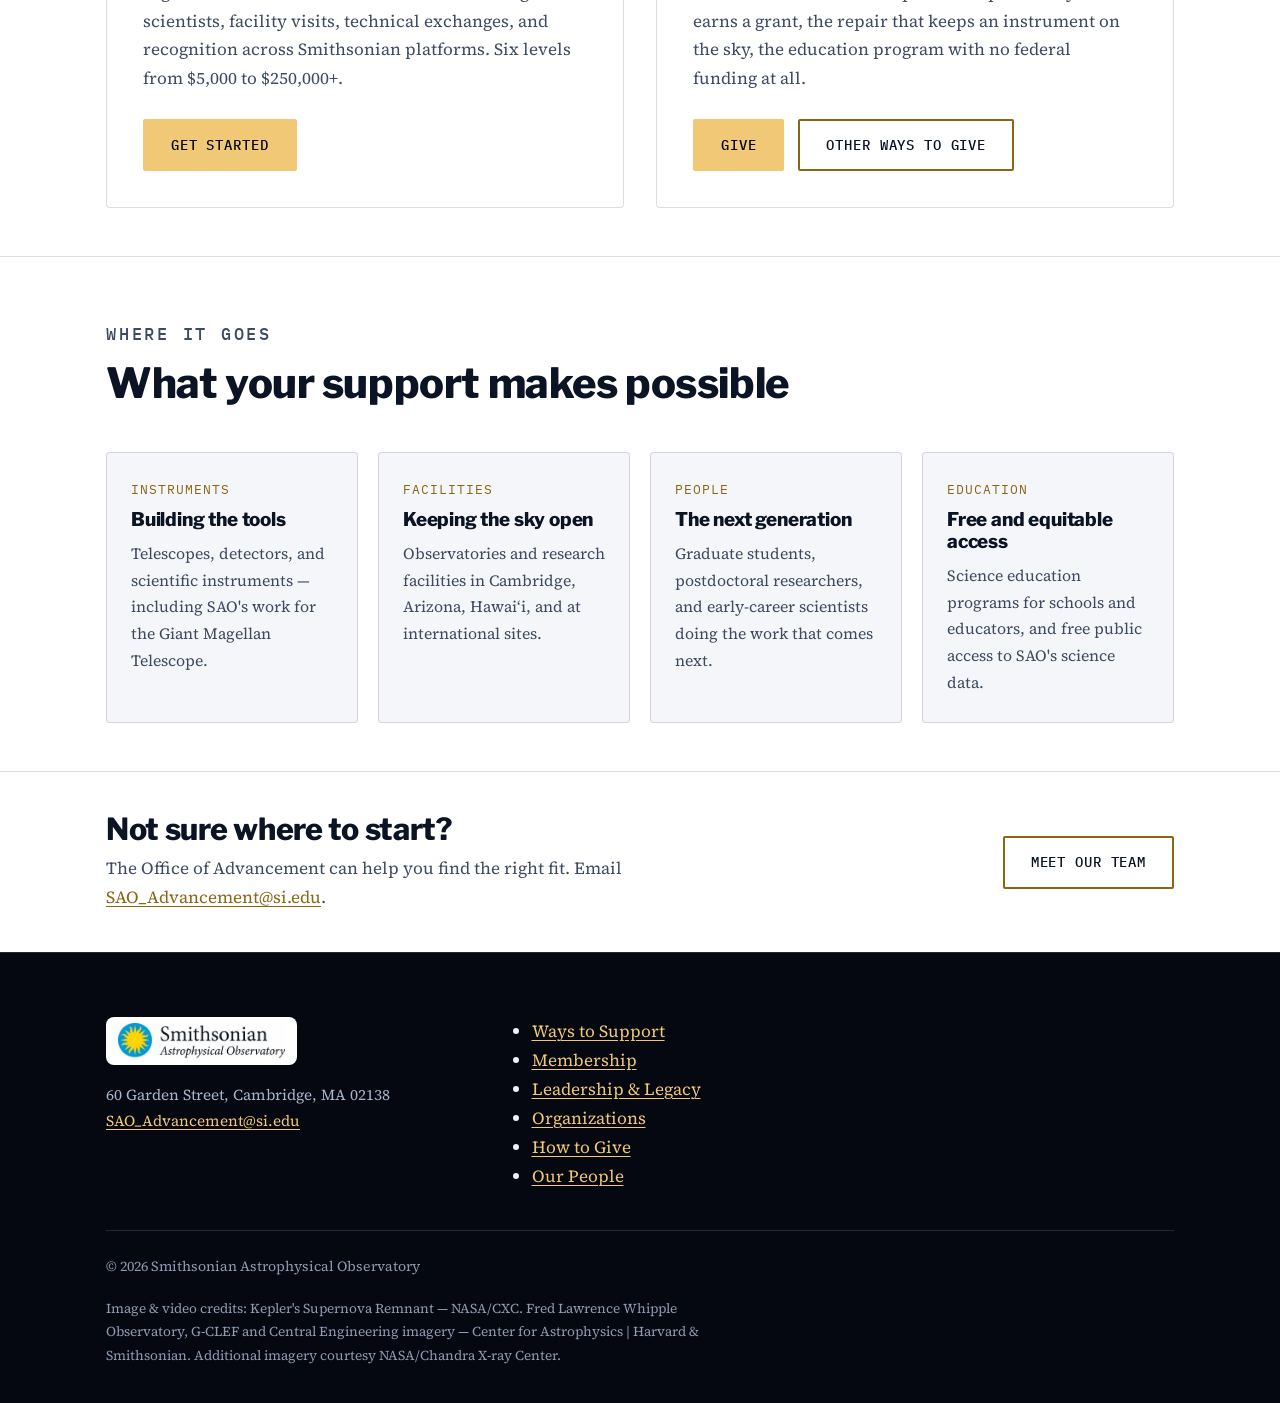
==== commit 5d9534d9: "Add files via upload" ====
--- a/index.html
+++ b/index.html
@@ -14,7 +14,7 @@
 <link rel="icon" href="assets/favicon.svg" type="image/svg+xml">
 <link rel="preload" href="assets/fonts/libre-franklin-latin-800-normal.woff2" as="font" type="font/woff2" crossorigin>
 <link rel="preload" href="assets/fonts/source-serif-4-latin-400-normal.woff2" as="font" type="font/woff2" crossorigin>
-<link rel="stylesheet" href="assets/css/site.css">
+<link rel="stylesheet" href="assets/css/site.css?v=20261112d">
 <script>document.documentElement.classList.add('js');</script>
 </head>
 <body>
@@ -153,52 +153,30 @@
     <div class="foot-top">
       <div class="foot-brand">
         <a class="brand" href="index.html"><img src="assets/images/logo.jpg" alt="Smithsonian Astrophysical Observatory — Advancement home" width="167" height="36"></a>
-        <p class="foot-tag">The sky belongs to everyone.</p>
         <address>
-          Smithsonian Astrophysical Observatory<br>
           60 Garden Street, Cambridge, MA 02138<br>
           <a href="mailto:SAO_Advancement@si.edu">SAO_Advancement@si.edu</a>
         </address>
       </div>
-      <div class="foot-cols">
-        <nav aria-label="Support">
-          <h2>Support</h2>
-          <ul>
-            <li><a href="index.html">Ways to Support</a></li>
-            <li><a href="membership.html">Membership</a></li>
-            <li><a href="leadership-legacy.html">Leadership &amp; Legacy</a></li>
-            <li><a href="organizations.html">Organizations</a></li>
-            <li><a href="ways-to-give.html">How to Give</a></li>
-            <li><a href="our-people.html">Our People</a></li>
-          </ul>
-        </nav>
-        <nav aria-label="Giving shortcuts">
-          <h2>Quick links</h2>
-          <ul>
-            <li><a href="https://www.cfa.harvard.edu/?form=FUNGQVTAAKL">Give online</a></li>
-            <li><a href="membership.html">Join SNAC</a></li>
-            <li><a href="ways-to-give.html#securities">Give stock</a></li>
-            <li><a href="ways-to-give.html#planned">Planned giving</a></li>
-          </ul>
-        </nav>
-        <nav aria-label="Elsewhere">
-          <h2>Elsewhere</h2>
-          <ul>
-            <li><a href="https://sao.si.edu">sao.si.edu</a></li>
-            <li><a href="https://www.cfa.harvard.edu">cfa.harvard.edu</a></li>
-            <li><a href="https://www.si.edu">si.edu</a></li>
-          </ul>
-        </nav>
-      </div>
+      <nav class="foot-nav" aria-label="Support">
+        <h2 class="sr-only">Support</h2>
+        <ul>
+          <li><a href="index.html">Ways to Support</a></li>
+          <li><a href="membership.html">Membership</a></li>
+          <li><a href="leadership-legacy.html">Leadership &amp; Legacy</a></li>
+          <li><a href="organizations.html">Organizations</a></li>
+          <li><a href="ways-to-give.html">How to Give</a></li>
+          <li><a href="our-people.html">Our People</a></li>
+        </ul>
+      </nav>
     </div>
     <div class="foot-bottom">
       <p>&copy; 2026 Smithsonian Astrophysical Observatory</p>
-      <p>Unofficial companion site — content sourced from sao.si.edu &amp; cfa.harvard.edu</p>
     </div>
     <p class="credits">Image &amp; video credits: Kepler's Supernova Remnant — NASA/CXC. Fred Lawrence Whipple Observatory, G-CLEF and Central Engineering imagery — Center for Astrophysics | Harvard &amp; Smithsonian. Additional imagery courtesy NASA/Chandra X-ray Center.</p>
   </div>
 </footer>
 
-<script src="assets/js/site.js" defer></script>
+<script src="assets/js/site.js?v=20261112" defer></script>
 </body>
 </html>
--- a/assets/css/site.css
+++ b/assets/css/site.css
@@ -313,6 +313,35 @@
 /* Half the original space between sections, on every page */
 .section{padding:clamp(28px,4vw,48px) 0;}
 .section.tight{padding-top:clamp(16px,2.5vw,28px);}
+/* Our People: Advancement photos +3% (72px), Advisory Board photos +5% (56px) */
+.people:not(.board) .portrait{width:calc(72px * 1.03); height:calc(72px * 1.03);}
+.people.board .portrait{width:calc(56px * 1.05); height:calc(56px * 1.05);}
+/* How to Give: each method tile opens its instructions directly beneath its row (JS); without JS everything shows */
+.js .method-tab{position:relative; padding-right:48px; cursor:pointer;}
+.js .method-tab::after{content:""; position:absolute; right:22px; top:30px; width:9px; height:9px; border-right:2px solid #8a6514; border-bottom:2px solid #8a6514; transform:rotate(45deg); transition:transform .2s ease;}
+.js .method-tab[aria-expanded="true"]{background:#fff; border-color:#dcab52; box-shadow:inset 0 0 0 1px #dcab52;}
+.js .method-tab[aria-expanded="true"]::after{transform:rotate(-135deg); top:34px;}
+.method-panels{margin-top:clamp(40px,6vw,64px);}
+.js .method-panels{display:none;}
+.method-host{grid-column:1 / -1; list-style:none;}
+.method-host .method{margin:0; padding:clamp(24px,3vw,36px); border:1px solid var(--line); border-top:3px solid #dcab52; border-radius:var(--radius); background:#fff; animation:panelIn .25s ease;}
+@keyframes panelIn{from{opacity:0; transform:translateY(-6px);} to{opacity:1; transform:none;}}
+/* Collapsible "Before you give" bar */
+details.drop{margin-top:20px; border:1px solid var(--line); border-radius:var(--radius); background:var(--bg-navy-2);}
+details.drop[open]{background:#fff; border-color:#dcab52;}
+details.drop summary{list-style:none; cursor:pointer; position:relative; padding:20px 56px 20px 24px; display:flex; flex-wrap:wrap; align-items:baseline; gap:6px 16px;}
+details.drop summary::-webkit-details-marker{display:none;}
+details.drop summary::after{content:""; position:absolute; right:24px; top:26px; width:9px; height:9px; border-right:2px solid #8a6514; border-bottom:2px solid #8a6514; transform:rotate(45deg); transition:transform .2s ease;}
+details.drop[open] summary::after{transform:rotate(-135deg); top:30px;}
+details.drop .label{font-family:var(--mono); font-size:0.8rem; letter-spacing:0.08em; text-transform:uppercase; color:var(--gold);}
+details.drop .drop-title{font-family:var(--display); font-weight:700; font-size:1.1rem; color:var(--ink);}
+details.drop .drop-body{padding:0 24px 24px;}
+details.drop .drop-body .intro{color:var(--ink-dim);}
+dl.facts{display:grid; grid-template-columns:repeat(auto-fit, minmax(min(100%,230px),1fr)); gap:14px 28px; margin-top:16px; padding-top:16px; border-top:1px solid var(--line);}
+dl.facts dt{font-family:var(--mono); font-size:0.78rem; letter-spacing:0.06em; text-transform:uppercase; color:var(--ink-faint);}
+dl.facts dd{color:var(--ink-dim); font-size:0.97rem; line-height:1.55; margin-top:2px;}
+dl.facts .note{margin-top:2px; font-size:0.88rem;}
+dl.facts .wide{grid-column:1 / -1; padding-top:12px; border-top:1px solid var(--line);}
 /* Compact banners and hero: only as tall as their text */
 .banner .wrap{padding-top:clamp(36px,5vw,56px); padding-bottom:clamp(36px,5vw,56px);}
 .hero{min-height:0;}
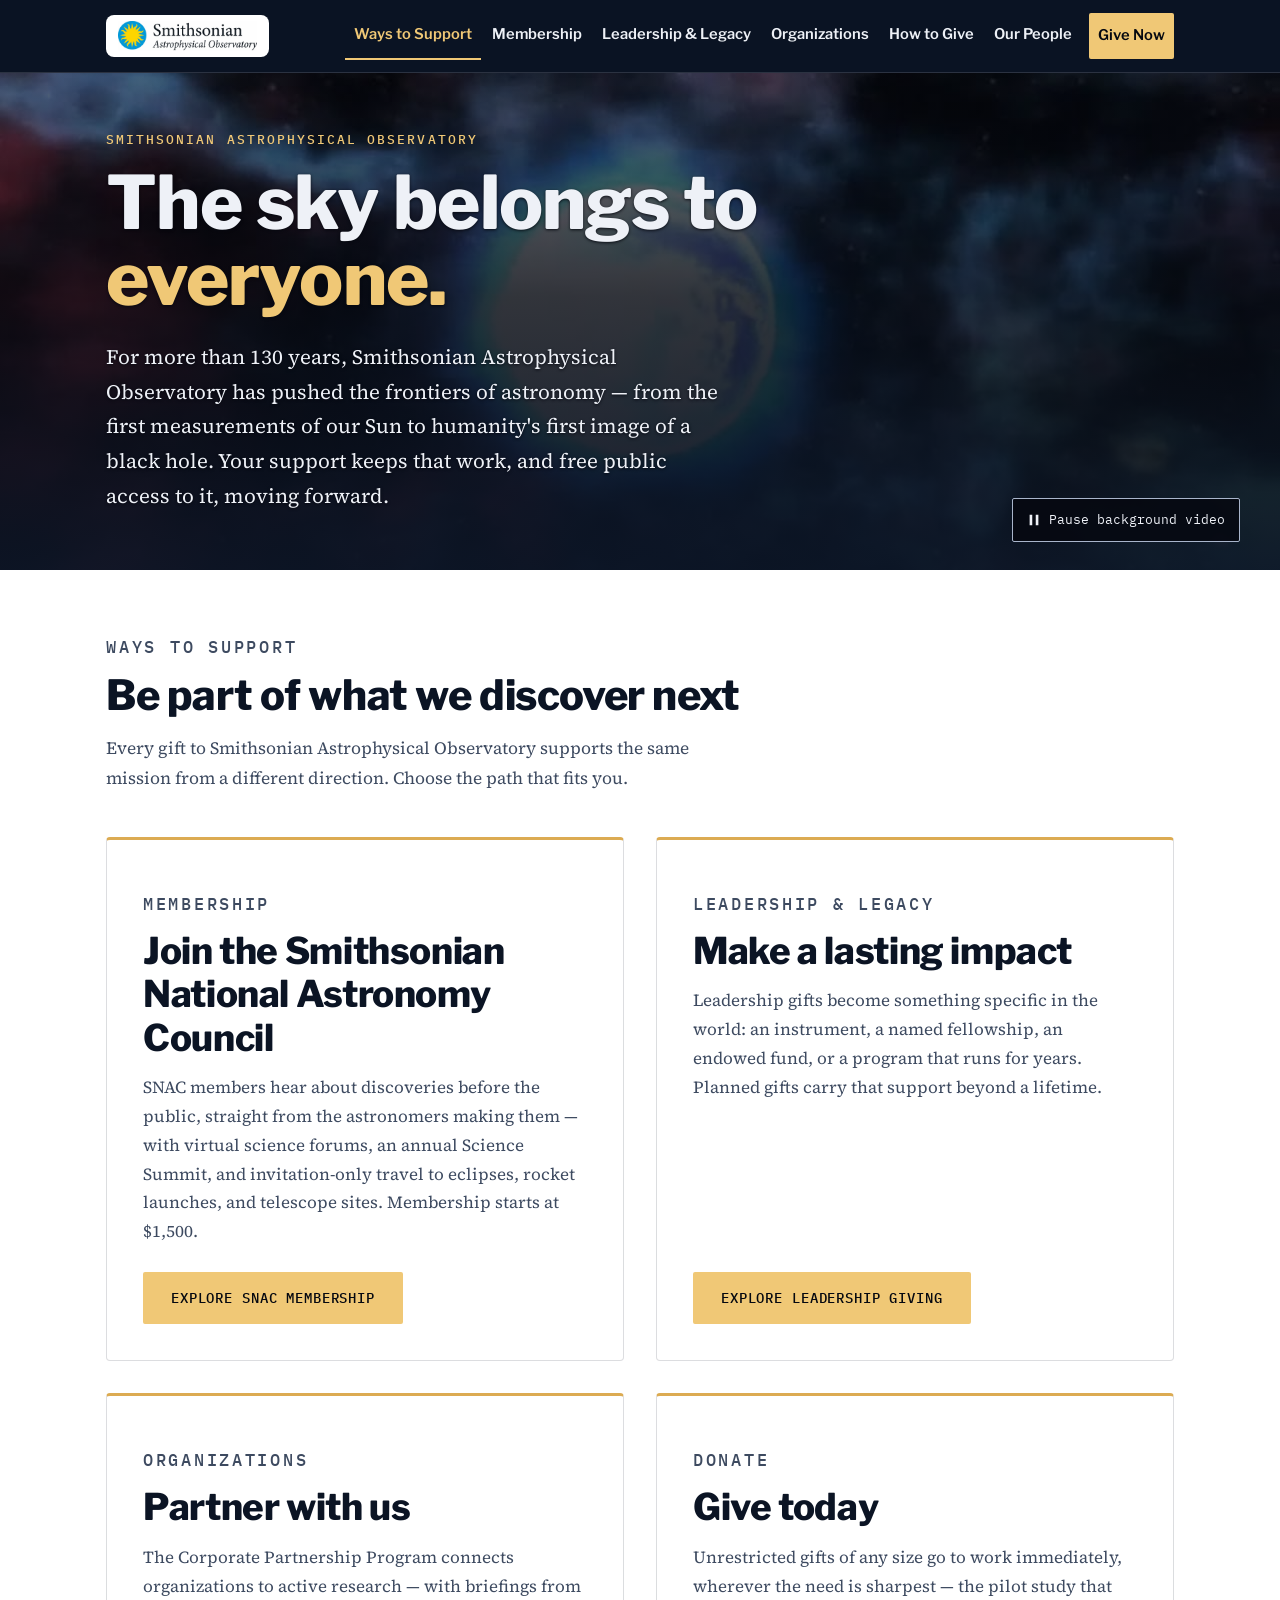
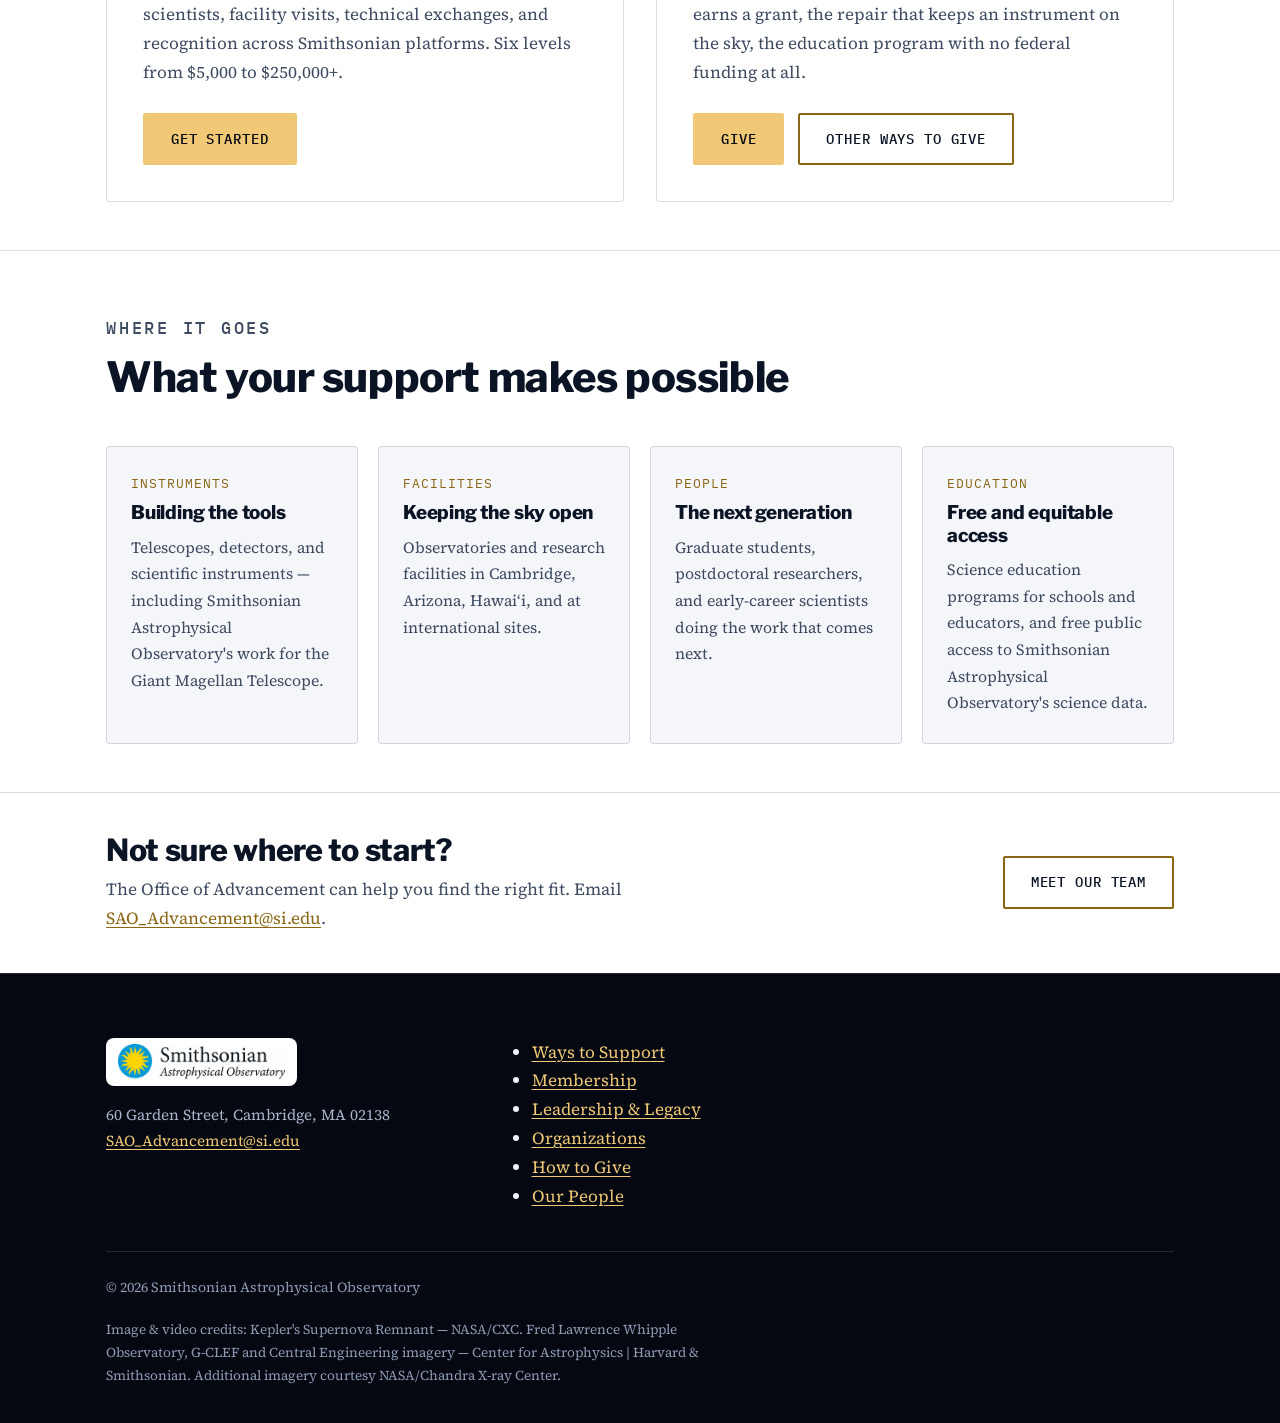
==== commit 7ea340dd: "Add files via upload" ====
--- a/index.html
+++ b/index.html
@@ -14,25 +14,15 @@
 <link rel="icon" href="assets/favicon.svg" type="image/svg+xml">
 <link rel="preload" href="assets/fonts/libre-franklin-latin-800-normal.woff2" as="font" type="font/woff2" crossorigin>
 <link rel="preload" href="assets/fonts/source-serif-4-latin-400-normal.woff2" as="font" type="font/woff2" crossorigin>
-<link rel="stylesheet" href="assets/css/site.css?v=20261112d">
+<link rel="stylesheet" href="assets/css/site.css?v=20261113">
 <script>document.documentElement.classList.add('js');</script>
 </head>
 <body>
 <a class="skip-link" href="#main">Skip to main content</a>
 
-<nav class="utility" aria-label="Smithsonian">
-  <div class="wrap">
-    <a href="https://www.si.edu">Smithsonian Institution</a>
-    <ul>
-      <li><a href="https://sao.si.edu">sao.si.edu</a></li>
-      <li><a href="https://www.cfa.harvard.edu">Center for Astrophysics</a></li>
-    </ul>
-  </div>
-</nav>
-
 <header class="site-header">
   <div class="wrap">
-    <a class="brand" href="index.html"><img src="assets/images/logo.jpg" alt="Smithsonian Astrophysical Observatory — Advancement home" width="139" height="30"></a>
+    <a class="brand" href="https://sao.si.edu"><img src="assets/images/logo.jpg" alt="Smithsonian Astrophysical Observatory — visit sao.si.edu" width="139" height="30"></a>
     <button type="button" class="menu-toggle" aria-expanded="false" aria-controls="primary-nav"><span class="bars" aria-hidden="true"></span>Menu</button>
     <nav class="primary-nav" id="primary-nav" aria-label="Main">
       <ul>
@@ -56,7 +46,7 @@
   <div class="wrap">
     <p class="eyebrow">Smithsonian Astrophysical Observatory</p>
     <h1 id="hero-title">The sky belongs to <em>everyone.</em></h1>
-    <p class="lede">For more than 130 years, SAO has pushed the frontiers of astronomy — from the first measurements of our Sun to humanity's first image of a black hole. Your support keeps that work, and free public access to it, moving forward.</p>
+    <p class="lede">For more than 130 years, Smithsonian Astrophysical Observatory has pushed the frontiers of astronomy — from the first measurements of our Sun to humanity's first image of a black hole. Your support keeps that work, and free public access to it, moving forward.</p>
   </div>
   <button type="button" class="video-toggle" aria-pressed="false"><svg viewBox="0 0 16 16" aria-hidden="true" focusable="false"><path d="M3 2l11 6-11 6z"/></svg><span class="label">Play background video</span></button>
 </section>
@@ -66,7 +56,7 @@
     <div class="section-head">
       <p class="eyebrow">Ways to support</p>
       <h2 id="ways-title">Be part of what we discover next</h2>
-      <p>Every gift to SAO supports the same mission from a different direction. Choose the path that fits you.</p>
+      <p>Every gift to Smithsonian Astrophysical Observatory supports the same mission from a different direction. Choose the path that fits you.</p>
     </div>
 
     <div class="features features-grid">
@@ -127,10 +117,10 @@
       <h2 id="impact-title">What your support makes possible</h2>
     </div>
     <ul class="cards">
-      <li class="card"><span class="label">Instruments</span><h3>Building the tools</h3><p>Telescopes, detectors, and scientific instruments — including SAO's work for the Giant Magellan Telescope.</p></li>
+      <li class="card"><span class="label">Instruments</span><h3>Building the tools</h3><p>Telescopes, detectors, and scientific instruments — including Smithsonian Astrophysical Observatory's work for the Giant Magellan Telescope.</p></li>
       <li class="card"><span class="label">Facilities</span><h3>Keeping the sky open</h3><p>Observatories and research facilities in Cambridge, Arizona, Hawaiʻi, and at international sites.</p></li>
       <li class="card"><span class="label">People</span><h3>The next generation</h3><p>Graduate students, postdoctoral researchers, and early-career scientists doing the work that comes next.</p></li>
-      <li class="card"><span class="label">Education</span><h3>Free and equitable access</h3><p>Science education programs for schools and educators, and free public access to SAO's science data.</p></li>
+      <li class="card"><span class="label">Education</span><h3>Free and equitable access</h3><p>Science education programs for schools and educators, and free public access to Smithsonian Astrophysical Observatory's science data.</p></li>
     </ul>
   </div>
 </section>
@@ -152,7 +142,7 @@
   <div class="wrap">
     <div class="foot-top">
       <div class="foot-brand">
-        <a class="brand" href="index.html"><img src="assets/images/logo.jpg" alt="Smithsonian Astrophysical Observatory — Advancement home" width="167" height="36"></a>
+        <a class="brand" href="https://sao.si.edu"><img src="assets/images/logo.jpg" alt="Smithsonian Astrophysical Observatory — visit sao.si.edu" width="167" height="36"></a>
         <address>
           60 Garden Street, Cambridge, MA 02138<br>
           <a href="mailto:SAO_Advancement@si.edu">SAO_Advancement@si.edu</a>
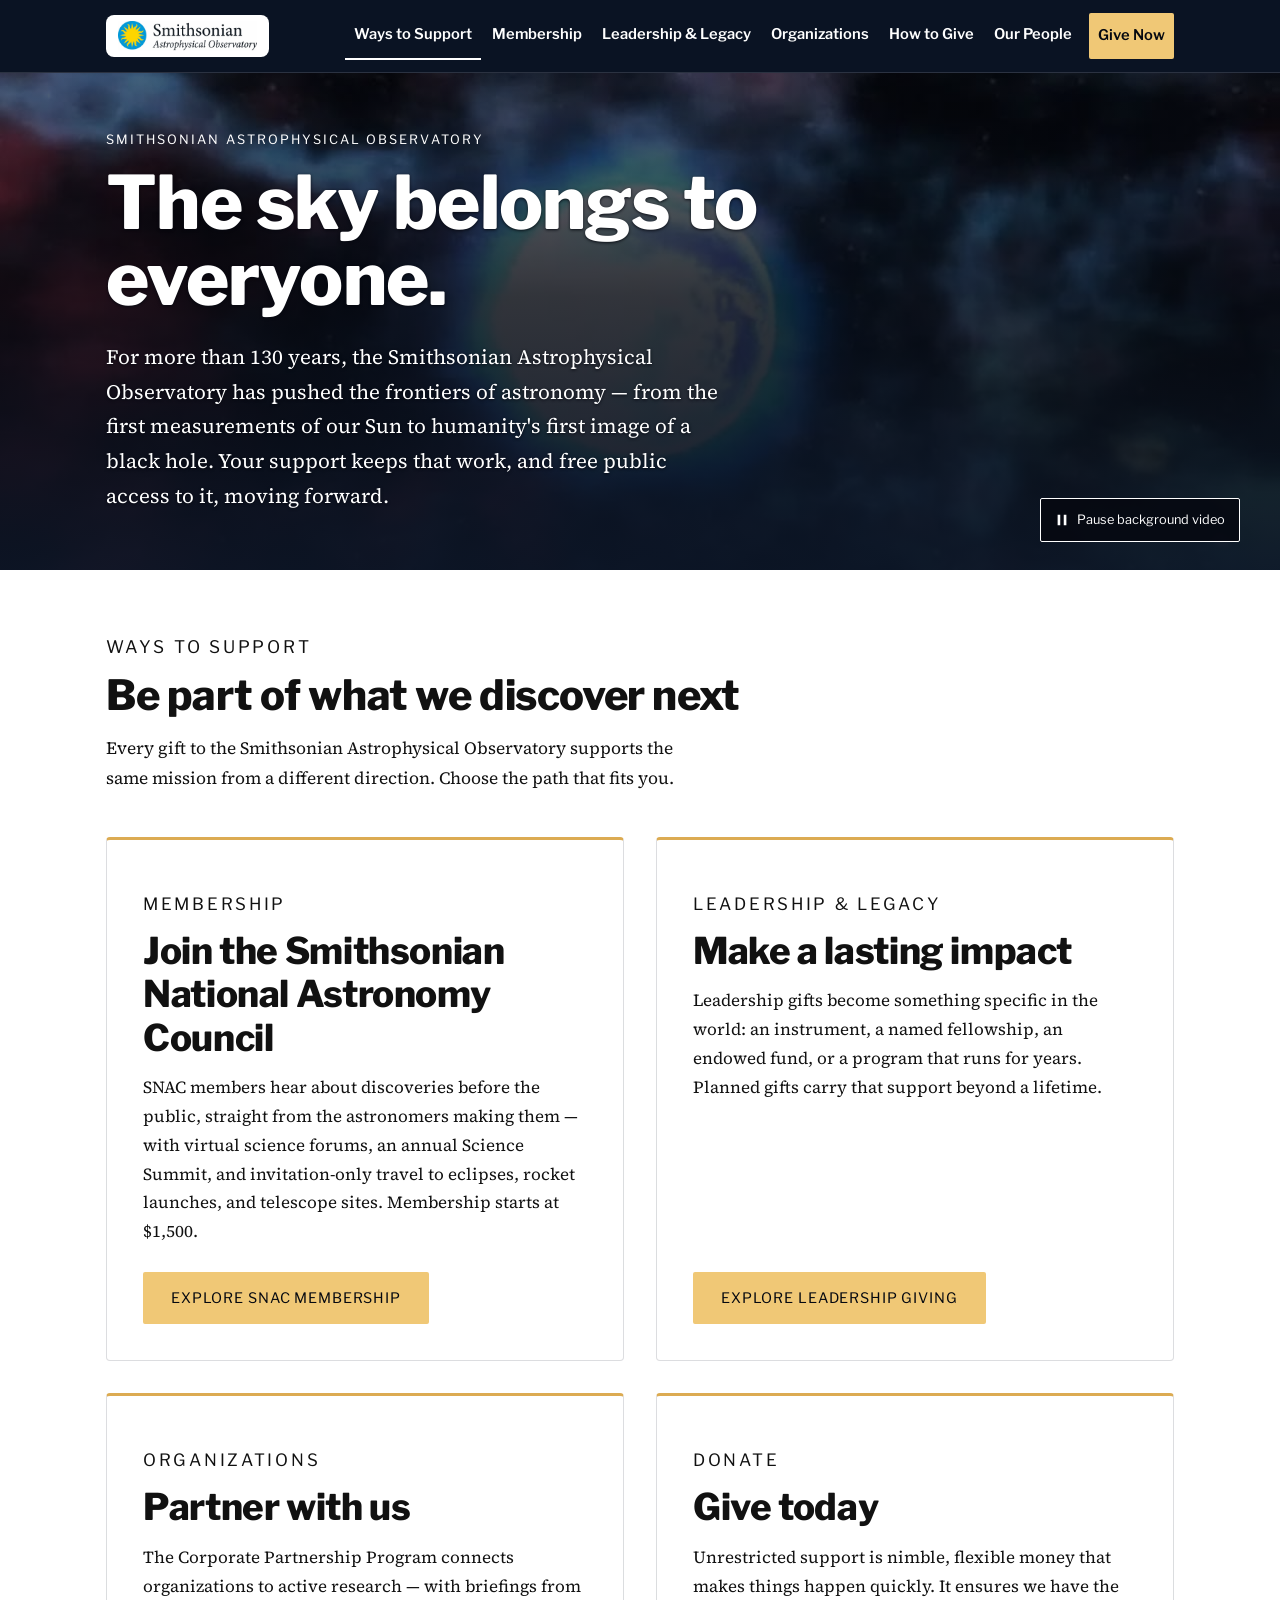
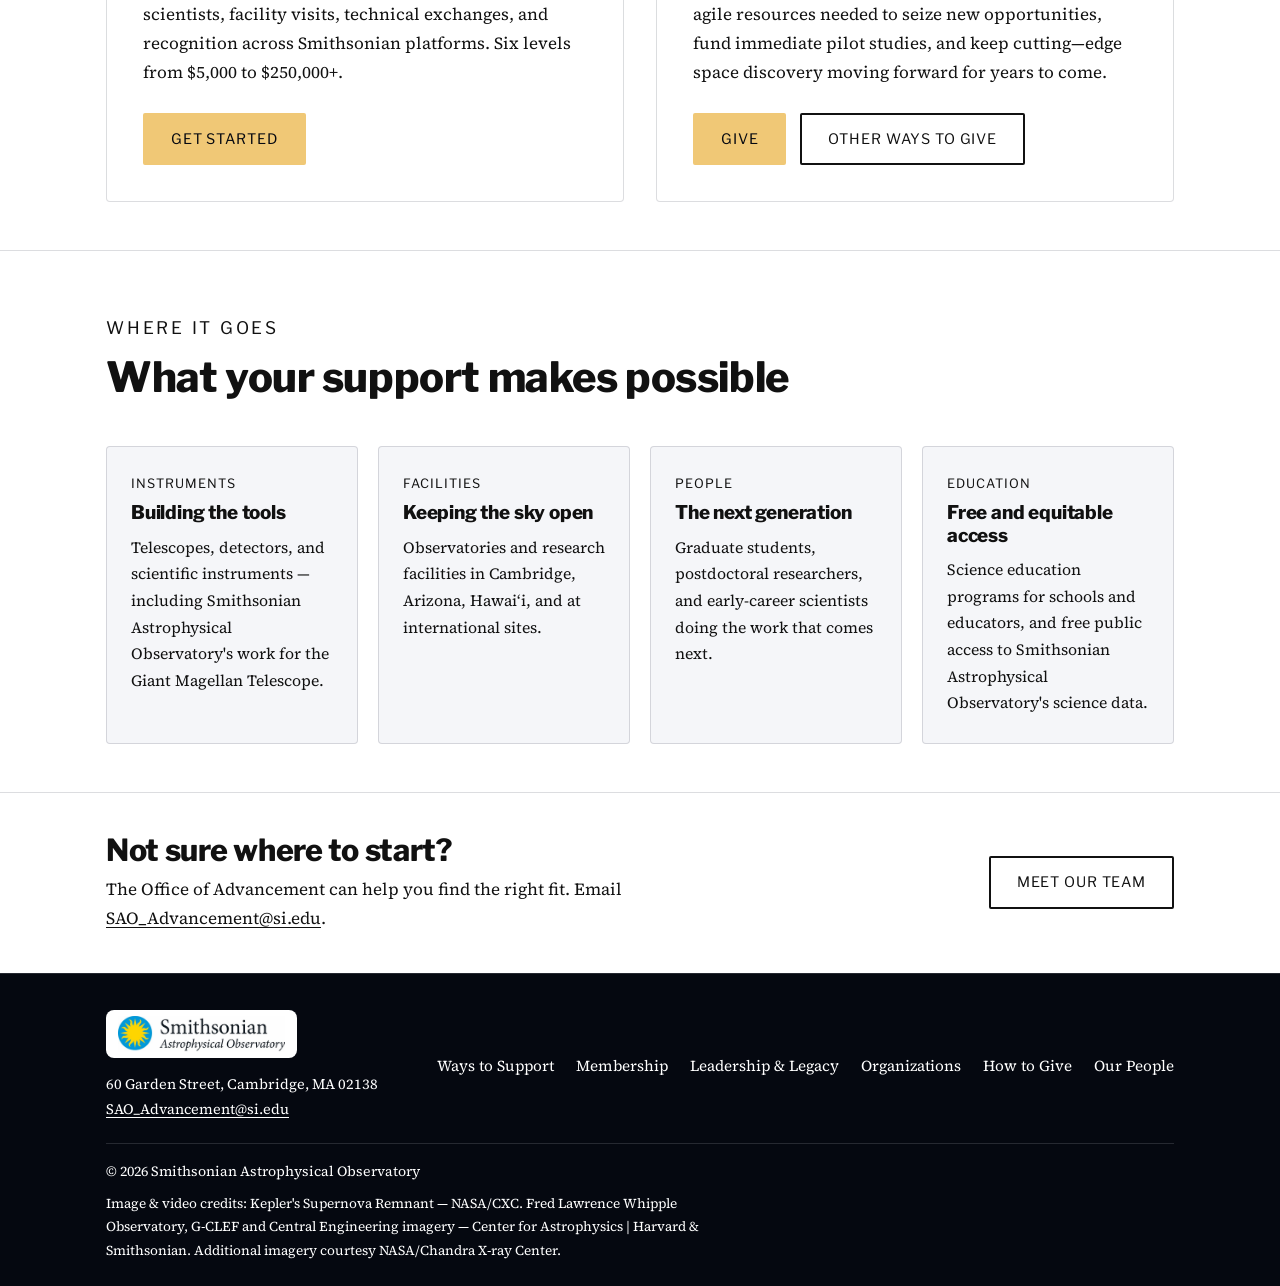
==== commit 26a51938: "Add files via upload" ====
--- a/index.html
+++ b/index.html
@@ -46,7 +46,7 @@
   <div class="wrap">
     <p class="eyebrow">Smithsonian Astrophysical Observatory</p>
     <h1 id="hero-title">The sky belongs to <em>everyone.</em></h1>
-    <p class="lede">For more than 130 years, Smithsonian Astrophysical Observatory has pushed the frontiers of astronomy — from the first measurements of our Sun to humanity's first image of a black hole. Your support keeps that work, and free public access to it, moving forward.</p>
+    <p class="lede">For more than 130 years, the Smithsonian Astrophysical Observatory has pushed the frontiers of astronomy — from the first measurements of our Sun to humanity's first image of a black hole. Your support keeps that work, and free public access to it, moving forward.</p>
   </div>
   <button type="button" class="video-toggle" aria-pressed="false"><svg viewBox="0 0 16 16" aria-hidden="true" focusable="false"><path d="M3 2l11 6-11 6z"/></svg><span class="label">Play background video</span></button>
 </section>
@@ -56,7 +56,7 @@
     <div class="section-head">
       <p class="eyebrow">Ways to support</p>
       <h2 id="ways-title">Be part of what we discover next</h2>
-      <p>Every gift to Smithsonian Astrophysical Observatory supports the same mission from a different direction. Choose the path that fits you.</p>
+      <p>Every gift to the Smithsonian Astrophysical Observatory supports the same mission from a different direction. Choose the path that fits you.</p>
     </div>
 
     <div class="features features-grid">
@@ -98,7 +98,7 @@
         <div class="feature-body">
           <p class="eyebrow">Donate</p>
           <h2 id="f-give">Give today</h2>
-          <p>Unrestricted gifts of any size go to work immediately, wherever the need is sharpest — the pilot study that earns a grant, the repair that keeps an instrument on the sky, the education program with no federal funding at all.</p>
+          <p>Unrestricted support is nimble, flexible money that makes things happen quickly. It ensures we have the agile resources needed to seize new opportunities, fund immediate pilot studies, and keep cutting—edge space discovery moving forward for years to come.</p>
           <div class="actions">
             <a class="btn btn-gold" href="https://www.cfa.harvard.edu/?form=FUNGQVTAAKL">Give</a>
             <a class="btn btn-ghost" href="ways-to-give.html">Other ways to give</a>
--- a/assets/css/site.css
+++ b/assets/css/site.css
@@ -14,8 +14,6 @@
 @font-face{font-family:'Source Serif 4'; src:url('../fonts/source-serif-4-latin-400-italic.woff2') format('woff2'); font-weight:400; font-style:italic; font-display:swap;}
 @font-face{font-family:'Source Serif 4'; src:url('../fonts/source-serif-4-latin-600-normal.woff2') format('woff2'); font-weight:600; font-style:normal; font-display:swap;}
 @font-face{font-family:'Source Serif 4'; src:url('../fonts/source-serif-4-latin-600-italic.woff2') format('woff2'); font-weight:600; font-style:italic; font-display:swap;}
-@font-face{font-family:'IBM Plex Mono'; src:url('../fonts/ibm-plex-mono-latin-400-normal.woff2') format('woff2'); font-weight:400; font-style:normal; font-display:swap;}
-@font-face{font-family:'IBM Plex Mono'; src:url('../fonts/ibm-plex-mono-latin-500-normal.woff2') format('woff2'); font-weight:500; font-style:normal; font-display:swap;}
 
 :root{
   --bg-void:#050810;
@@ -30,7 +28,7 @@
   --line:rgba(238,241,247,0.14);
   --display:'Libre Franklin', -apple-system, BlinkMacSystemFont, 'Segoe UI', Arial, sans-serif;
   --body:'Source Serif 4', Georgia, 'Times New Roman', serif;
-  --mono:'IBM Plex Mono', ui-monospace, 'Cascadia Mono', Consolas, monospace;
+  --mono:var(--display);
   --radius:4px;
 }
 
@@ -313,9 +311,9 @@
 /* Half the original space between sections, on every page */
 .section{padding:clamp(28px,4vw,48px) 0;}
 .section.tight{padding-top:clamp(16px,2.5vw,28px);}
-/* Our People: Advancement photos +3% (72px), Advisory Board photos +5% (56px) */
-.people:not(.board) .portrait{width:calc(72px * 1.03); height:calc(72px * 1.03);}
-.people.board .portrait{width:calc(56px * 1.05); height:calc(56px * 1.05);}
+/* Our People: Advancement photos +3% then +50% (from 72px), Advisory Board photos +5% then +50% (from 56px) */
+.people:not(.board) .portrait{width:calc(72px * 1.03 * 1.5); height:calc(72px * 1.03 * 1.5); font-size:1.6rem;}
+.people.board .portrait{width:calc(56px * 1.05 * 1.5); height:calc(56px * 1.05 * 1.5); font-size:1.4rem;}
 /* How to Give: each method tile opens its instructions directly beneath its row (JS); without JS everything shows */
 .js .method-tab{position:relative; padding-right:48px; cursor:pointer;}
 .js .method-tab::after{content:""; position:absolute; right:22px; top:30px; width:9px; height:9px; border-right:2px solid #8a6514; border-bottom:2px solid #8a6514; transform:rotate(45deg); transition:transform .2s ease;}
@@ -342,6 +340,15 @@
 dl.facts dd{color:var(--ink-dim); font-size:0.97rem; line-height:1.55; margin-top:2px;}
 dl.facts .note{margin-top:2px; font-size:0.88rem;}
 dl.facts .wide{grid-column:1 / -1; padding-top:12px; border-top:1px solid var(--line);}
+/* Compact footer: brand + address on the left, page links spread across the right */
+.site-footer{padding:36px 0 24px;}
+.foot-top{display:flex; justify-content:space-between; align-items:center; flex-wrap:wrap; gap:20px 48px; padding-bottom:22px;}
+.foot-brand address{margin-top:12px; font-size:0.9rem;}
+.foot-nav ul{list-style:none; display:flex; flex-wrap:wrap; gap:4px 22px;}
+.foot-nav a{display:inline-block; padding:6px 0; color:var(--ink-dim); text-decoration:none; font-size:0.95rem;}
+.foot-nav a:hover{color:var(--gold-bright); text-decoration:underline;}
+.foot-bottom{padding-top:16px;}
+.site-footer .credits{margin-top:8px;}
 /* Compact banners and hero: only as tall as their text */
 .banner .wrap{padding-top:clamp(36px,5vw,56px); padding-bottom:clamp(36px,5vw,56px);}
 .hero{min-height:0;}
@@ -355,6 +362,32 @@
 .features-grid .feature-body .actions{margin-top:auto; padding-top:26px;}
 @media (max-width:760px){ .features-grid{grid-template-columns:1fr;} }
 
+/* ---------- Simplified type: two fonts (Libre Franklin for headings and labels, Source Serif 4 for reading)
+   and two text colors (white on dark backgrounds, black on light backgrounds) ---------- */
+:root{--text:#fff; --ink:#fff; --ink-dim:#fff; --ink-faint:#fff;}
+.light{--text:#111; --ink:#111; --ink-dim:#111; --ink-faint:#111;}
+body,h1,h2,h3,h4,a,a:hover,.eyebrow,
+.primary-nav a,.primary-nav a:hover,.primary-nav a[aria-current="page"],.menu-toggle,
+.hero .eyebrow,.hero h1 em,.hero .lede,.video-toggle,.video-toggle:hover,
+.breadcrumb ol,.breadcrumb a,.breadcrumb a:hover,.breadcrumb li+li::before,
+.section-head p,.prose p,.feature-body p,.card .label,.card p,a.card:hover,a.card:hover h3,
+.jump a,.jump a:hover,.jump .jump-label,
+.tier .price,.tier .includes,.tier li,.band .range,
+.portrait,.person .role,.person .loc,.person p,
+ol.steps li,ol.steps li::before,ol.steps .step-title,
+.datalist dt,.datalist dd,.val,.note,.warn,.tbd,.callout .callout-title,.callout p,.method > p.intro,
+.contact .role,.contact p,.cta-band p,
+.btn-ghost,.btn-ghost:hover,.light a:hover,.light .btn-ghost,.light .btn-ghost:hover,
+details.drop .label,details.drop .drop-title,details.drop .drop-body .intro,dl.facts dt,dl.facts dd,
+.foot-brand address,.foot-bottom,.credits,.foot-nav a,.foot-nav a:hover{color:var(--text);}
+.light .btn-ghost{border-color:#111;}
+.btn-ghost{border-color:#fff;}
+.primary-nav a[aria-current="page"]{border-bottom-color:#fff;}
+.primary-nav a:hover{border-bottom-color:#fff;}
+a.card:hover{border-color:#111;}
+.hero h1 em{font-style:normal;}
+.tbd{background:transparent; border-color:currentColor;}
+
 /* ---------- Motion & high-contrast preferences ---------- */
 @media (prefers-reduced-motion: reduce){
   *,*::before,*::after{animation:none !important; transition:none !important;}
